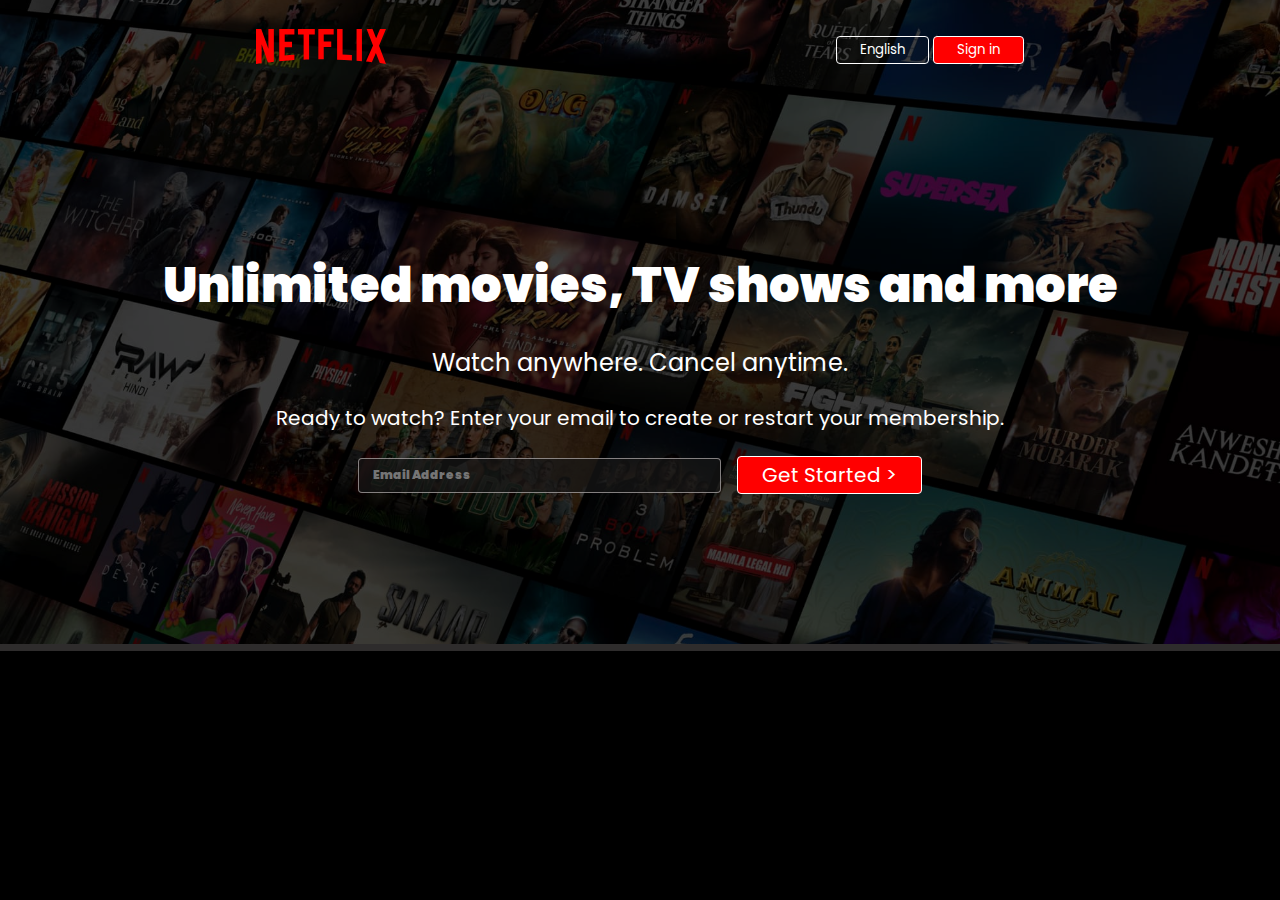
==== index.html @ 8c4ca6b9 "section 1 almost complete" ====
<!DOCTYPE html>
<html lang="en">

<head>
    <meta charset="UTF-8">
    <meta name="viewport" content="width=device-width, initial-scale=1.0">
    <title>Netflix India – Watch TV Shows Online, Watch Movies Online</title>
    <link rel="stylesheet" href="style.css">
</head>

<body>
    <div class="main">
        <nav>
            <span><img width="53px" src="assets/images/logo.svg" alt=""></span>

            <div>
                <button class="btn">English</button>
                <button class="btn btn-red-sm">Sign in</button>
            </div>
        </nav>
        <div class="box">
        </div>
        <div class="hero">
            <span>Unlimited movies, TV shows and more</span>
            <span>Watch anywhere. Cancel anytime.</span>
            <span>Ready to watch? Enter your email to create or restart your membership.</span>
            <div class="hero-buttons">
                <input type="text" placeholder="Email Address">
                <button class="btn btn-red">Get Started &gt;</button>
            </div>
        </div>
        <div class="speration"></div>
    </div>
</body>

</html>
---- style.css ----
@import url('https://fonts.googleapis.com/css2?family=Martel+Sans:wght@600&family=Poppins:wght@300;400;700&display=swap');

* {
    padding: 0;
    margin: 0;
    font-family: 'Poppins', sans-serif;
}

body {
    background-color: black;
}

.main {
    background-image: url("assets/images/home.jpg");
    background-position: center center;
    background-size: max(1200px, 100vw);
    background-repeat: no-repeat;
    height: 644px;
    position: relative;
}

.main .box {
    height: 644px;
    width: 100%;
    opacity: 0.69;
    position: absolute;
    top: 0;
    background-color: black;
}

nav {
    max-width: 60vw;
    justify-content: space-between;
    margin: auto;
    display: flex;
    align-items: center;
    height: 100px;
}

nav img {
    color: red;
    width: 130px;
    position: relative;
    z-index: 10;
}


nav button {
    position: relative;
    z-index: 10;
}

.hero {
    font-family: "Martel Sans", sans-serif;
    height: calc(100% - 100px);
    display: flex;
    align-items: center;
    justify-content: center;
    flex-direction: column;
    color: white;
    z-index: 10;
    position: relative;
    padding: 0px 30px;
    gap: 23px;
}

.hero> :first-child {
    font-family: 'Poppins', sans-serif;
    font-weight: 900;
    font-size: 48px;
    text-align: center;
}

.hero> :nth-child(2) {
    font-weight: 400;
    font-size: 24px;
    text-align: center;
}

.hero> :nth-child(3) {
    font-weight: 400;
    font-size: 20px;
    text-align: center;
}

.speration {
    height: 7px;
    background-color: rgb(46, 44, 44);
}

.btn {
    padding: 3px 23px;
    font-weight: 400;
    font-family: 'Poppins', sans-serif;
    color: white;
    background-color: rgba(248, 243, 243, 0.021);
    border: 1px solid white;
    border-radius: 4px;
    cursor: pointer;
}

.btn-red {
    background-color: red;
    color: white;
    padding: 3px 24px;
    font-size: 20px;
    border-radius: 4px;
}
.btn-red-sm {
    background-color: red;
    color: white;

}
.hero-buttons {
    display: flex;
    align-items: center;
    justify-content: center;
    gap: 16px;
}

.main input {
    padding: 7px 101px 8px 14px;
    color: white;
    font-weight: 900;
    font-size: 12px;
    border-radius: 4px;
    background-color: rgba(23, 23, 23, 0.7);
    border: 1px solid rgba(246, 238, 238, 0.5);
}
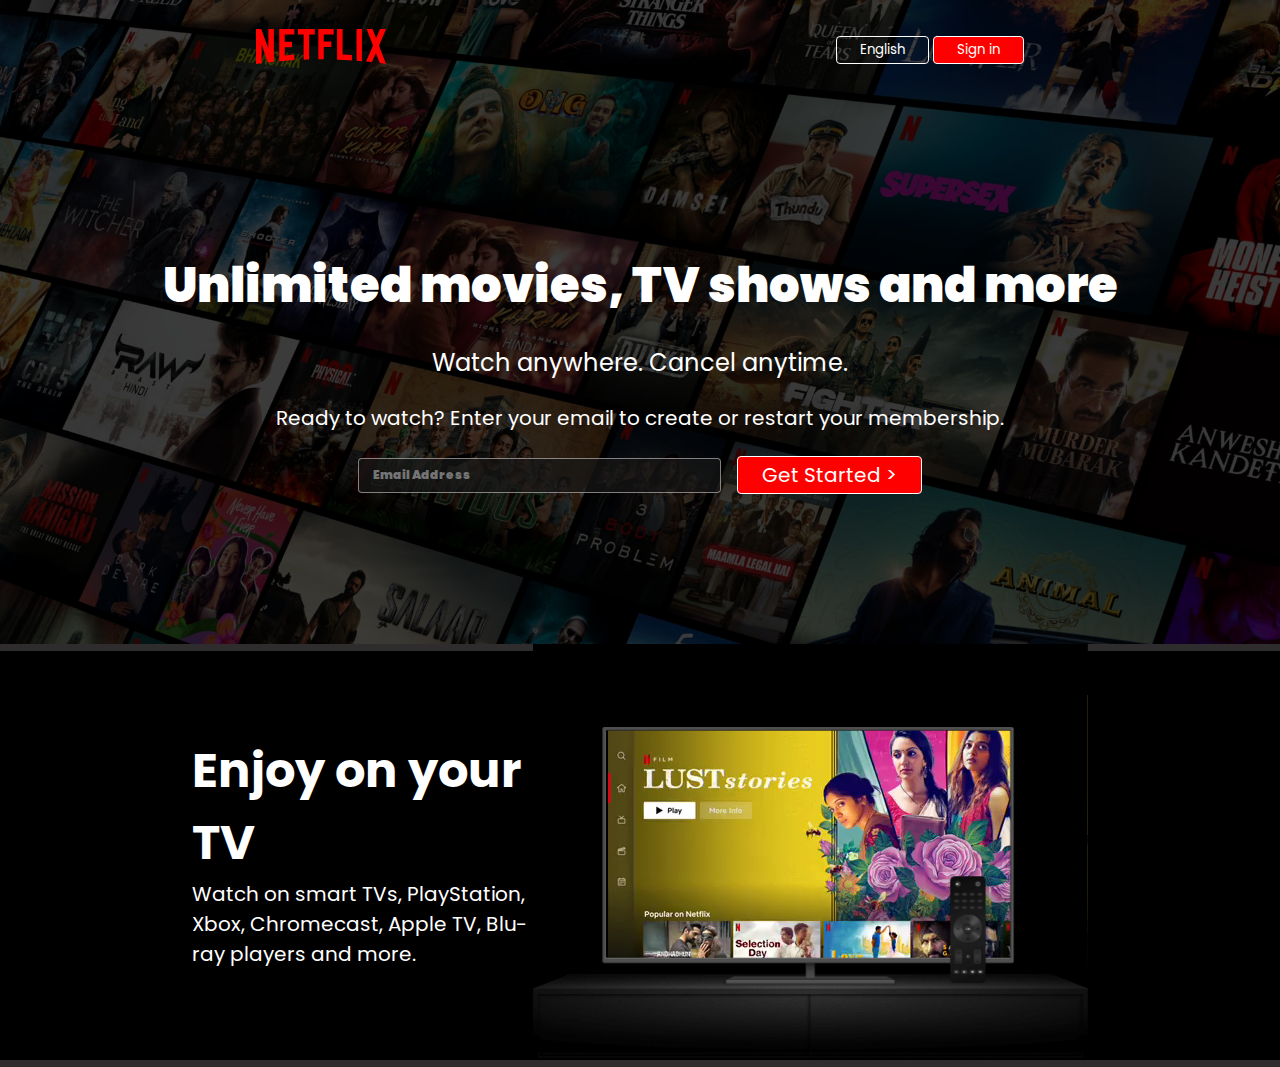
==== commit 0f023963: "section 2 complete" ====
--- a/index.html
+++ b/index.html
@@ -31,6 +31,19 @@
         </div>
         <div class="speration"></div>
     </div>
+    
+    <section class="first">
+        <div>
+            <span>Enjoy on your TV</span>
+            <span>Watch on smart TVs, PlayStation, Xbox, Chromecast, Apple TV, Blu-ray players and more.</span>
+        </div>
+        
+        <div class="secImg">
+            <img src="./assets/images/tv.png" alt="">
+            <video src="./assets/videos/video-1.m4v" autoplay loop muted></video>
+        </div>
+    </section>
+    <div class="speration"></div>
 </body>
 
 </html>--- a/style.css
+++ b/style.css
@@ -106,11 +106,13 @@
     font-size: 20px;
     border-radius: 4px;
 }
+
 .btn-red-sm {
     background-color: red;
     color: white;
 
 }
+
 .hero-buttons {
     display: flex;
     align-items: center;
@@ -128,3 +130,38 @@
     border: 1px solid rgba(246, 238, 238, 0.5);
 }
 
+.first{
+    display: flex;
+    justify-content: center;
+    max-width: 70vw;
+    margin: auto;
+    color: white;
+    justify-content: center;
+    align-items: center;
+}
+
+.secImg {
+    position: relative;
+}
+.secImg img{
+    position: relative;
+    z-index: 10;
+    width: 555px;
+}
+.secImg video{
+    position: absolute;
+    top: 51px;
+    right: 0;
+}
+
+section.first > div{
+    display: flex;
+    flex-direction: column;
+}
+section.first > div :nth-child(1){
+    font-size: 48px;
+    font-weight: bolder;
+}
+section.first > div :nth-child(2){
+    font-size: 20px;
+}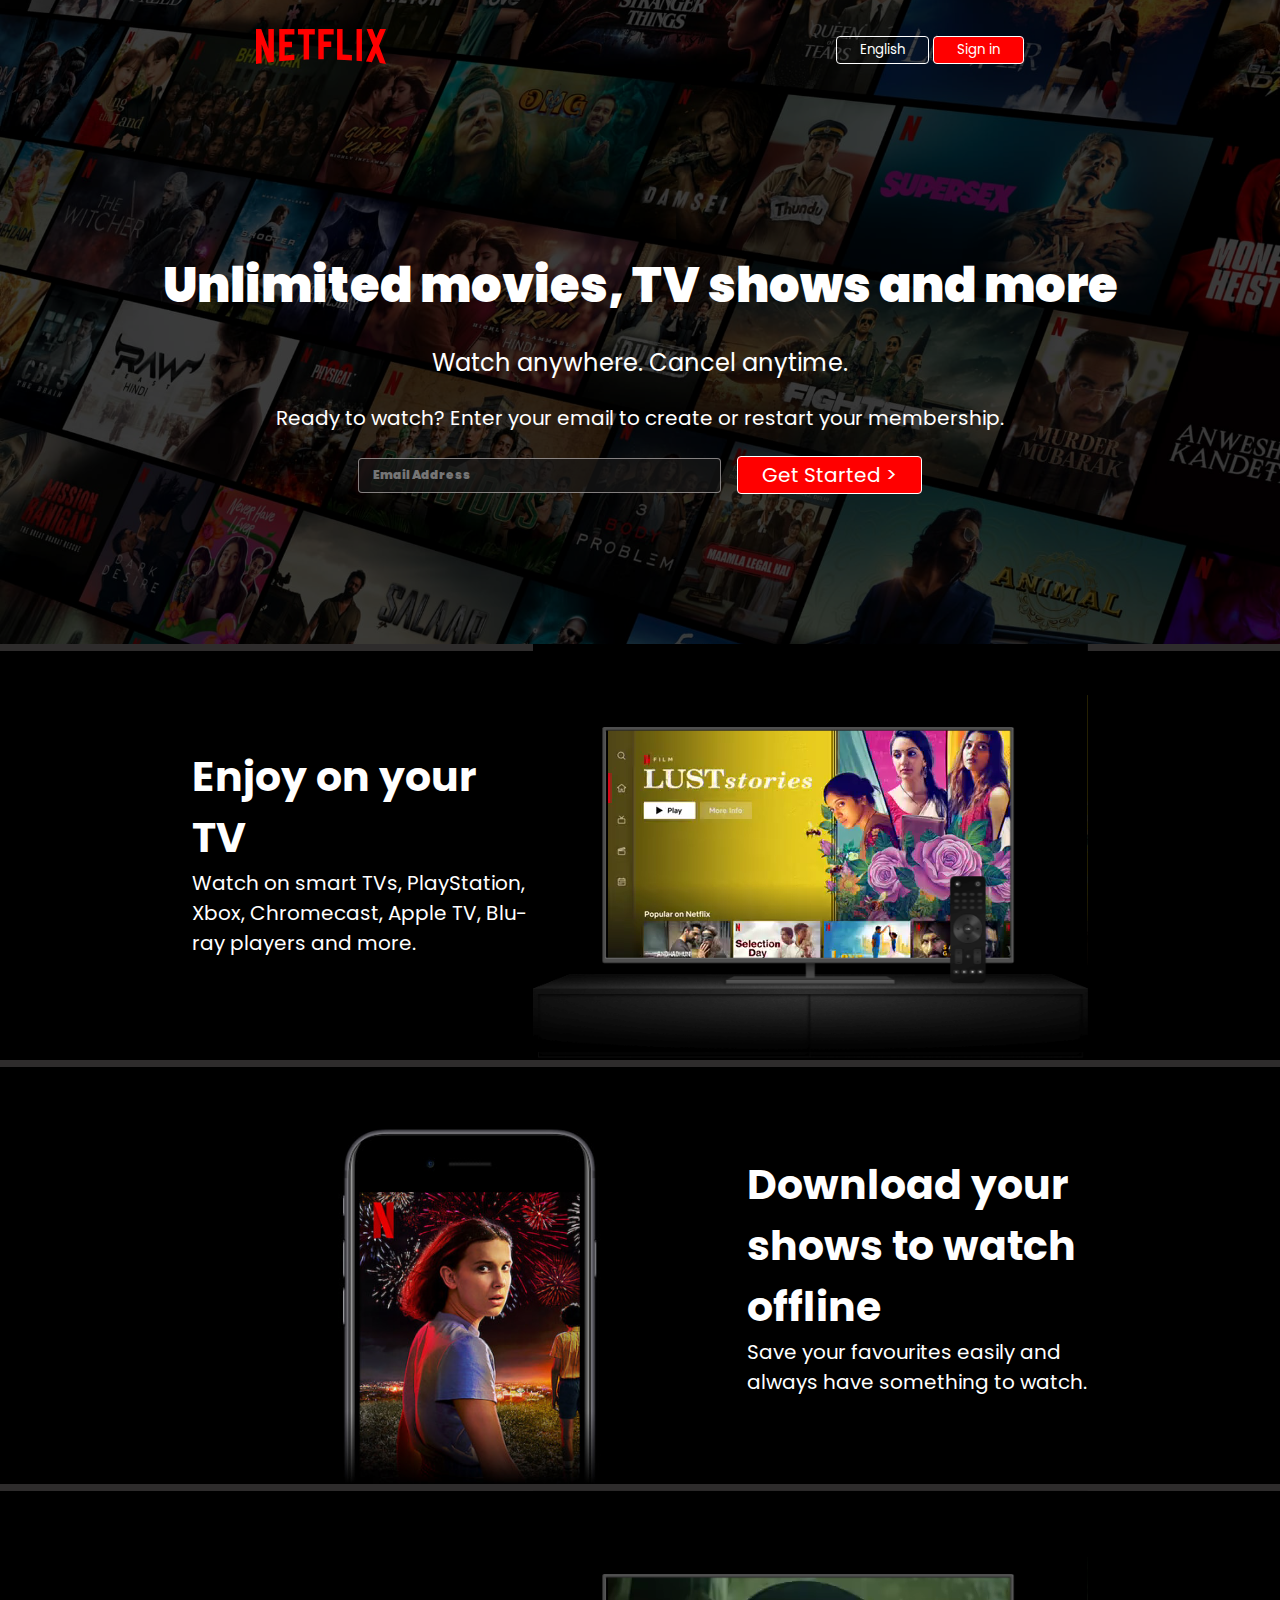
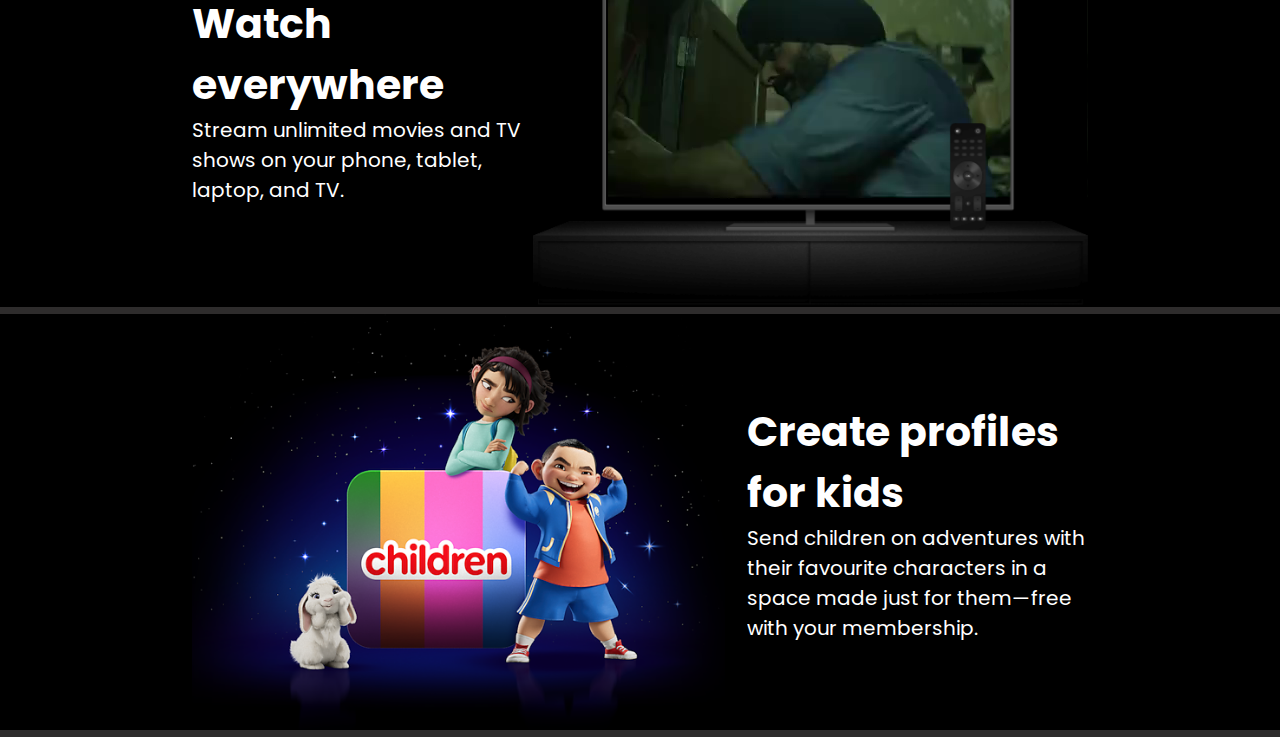
==== commit b34b31f4: "sections complete" ====
--- a/index.html
+++ b/index.html
@@ -31,19 +31,68 @@
         </div>
         <div class="speration"></div>
     </div>
-    
+
     <section class="first">
         <div>
             <span>Enjoy on your TV</span>
             <span>Watch on smart TVs, PlayStation, Xbox, Chromecast, Apple TV, Blu-ray players and more.</span>
         </div>
-        
+
         <div class="secImg">
             <img src="./assets/images/tv.png" alt="">
             <video src="./assets/videos/video-1.m4v" autoplay loop muted></video>
         </div>
     </section>
+
     <div class="speration"></div>
+
+    <section class="first second">
+        <div class="secImg">
+            <img src="./assets/images/mobile-0819.jpg" alt="">
+
+        </div>
+        <div>
+            <span>Download your shows to watch offline
+            </span>
+            <span>Save your favourites easily and always have something to watch.</span>
+        </div>
+
+    </section>
+
+    <div class="speration"></div>
+
+    <section class="first third">
+        <div>
+            <span>Watch everywhere</span>
+            <span>Stream unlimited movies and TV shows on your phone, tablet, laptop, and TV.</span>
+        </div>
+
+        <div class="secImg">
+            <img src="./assets/images/tv.png" alt="">
+            <video src="./assets/videos/video-devices-in.m4v" autoplay loop muted></video>
+        </div>
+    </section>
+
+    <div class="speration"></div>
+
+    <section class="first second">
+        <div class="secImg">
+            <img src="./assets/images/children.png" alt="">
+
+        </div>
+        <div>
+            <span>Create profiles for kids</span>
+            <span>Send children on adventures with their favourite characters in a space made just for them—free with
+                your membership.</span>
+        </div>
+
+    </section>
+
+    <div class="speration"></div>
+
+    <section class="faq">
+        
+    </section>
 </body>
 
 </html>--- a/style.css
+++ b/style.css
@@ -130,7 +130,7 @@
     border: 1px solid rgba(246, 238, 238, 0.5);
 }
 
-.first{
+.first {
     display: flex;
     justify-content: center;
     max-width: 70vw;
@@ -143,25 +143,29 @@
 .secImg {
     position: relative;
 }
-.secImg img{
+
+.secImg img {
     position: relative;
     z-index: 10;
     width: 555px;
 }
-.secImg video{
+
+.secImg video {
     position: absolute;
     top: 51px;
     right: 0;
 }
 
-section.first > div{
+section.first>div {
     display: flex;
     flex-direction: column;
 }
-section.first > div :nth-child(1){
-    font-size: 48px;
+
+section.first>div :nth-child(1) {
+    font-size: 41px;
     font-weight: bolder;
 }
-section.first > div :nth-child(2){
+
+section.first>div :nth-child(2) {
     font-size: 20px;
 }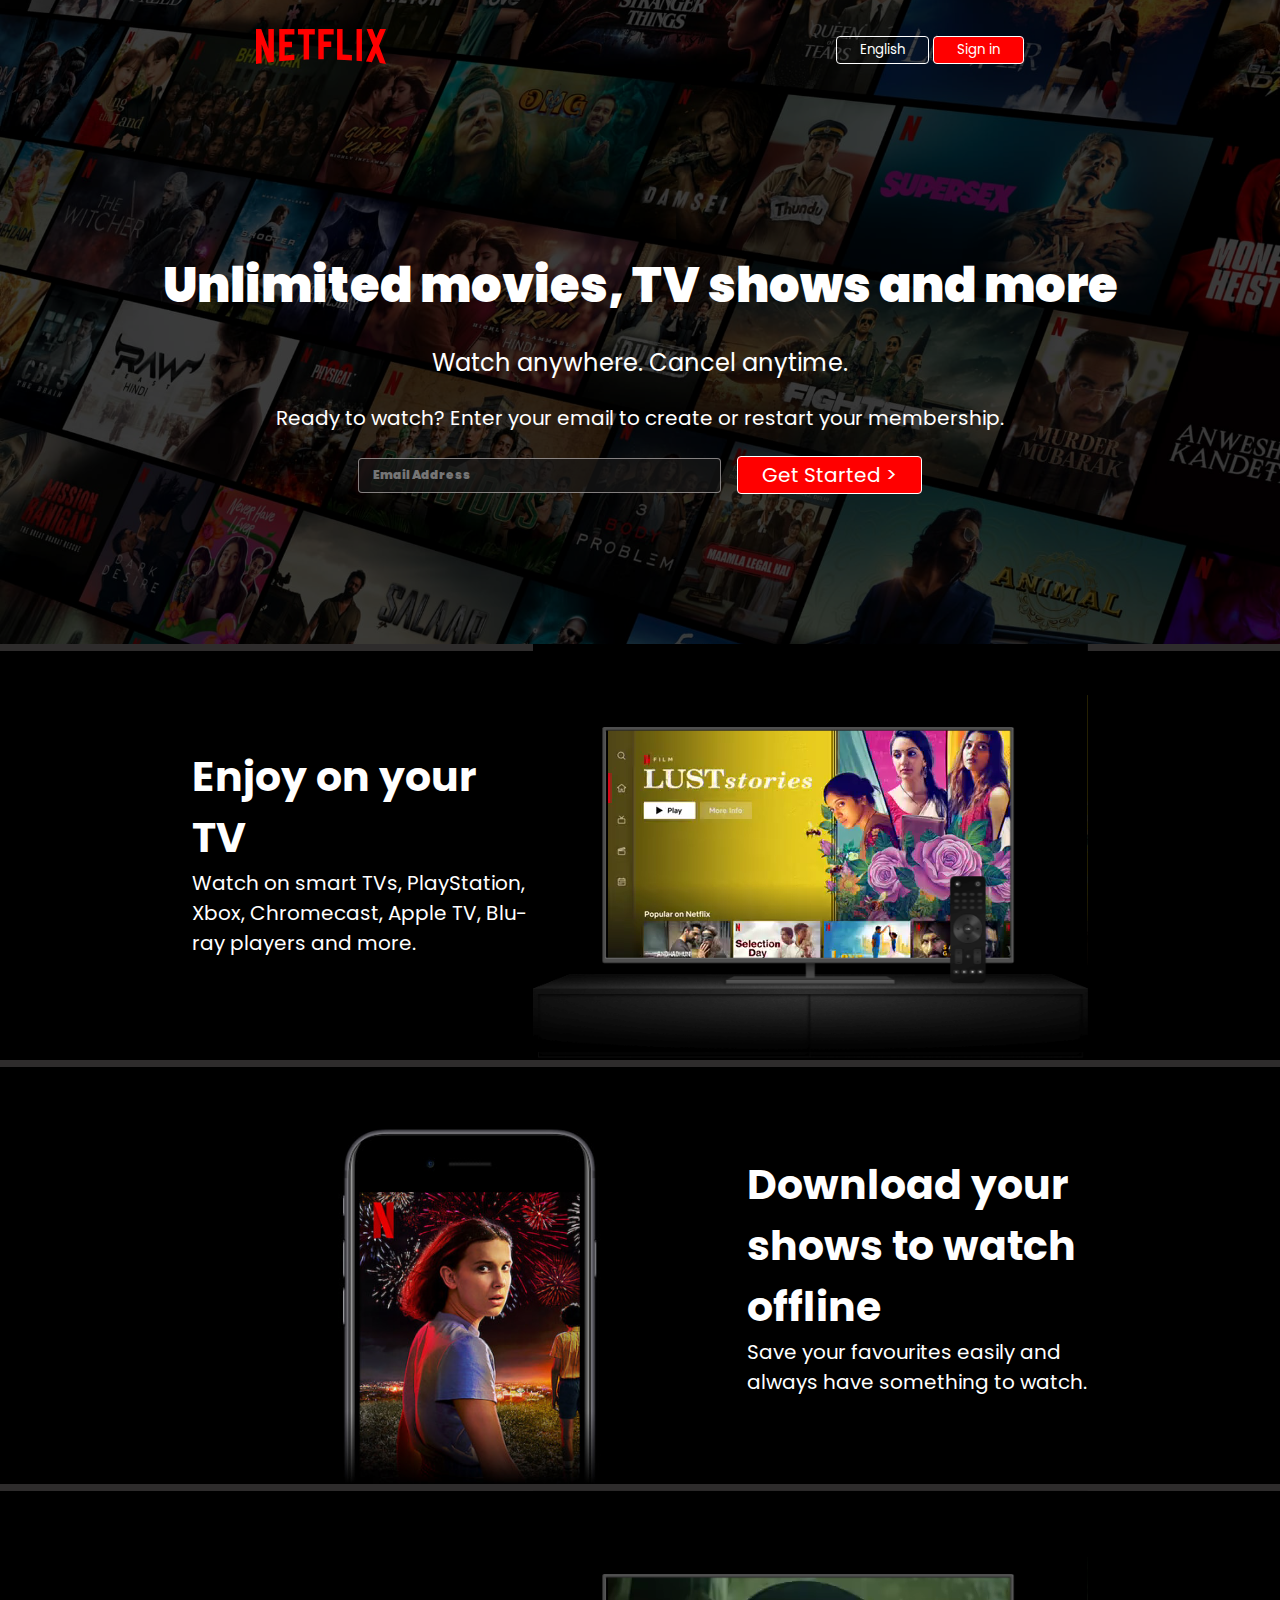
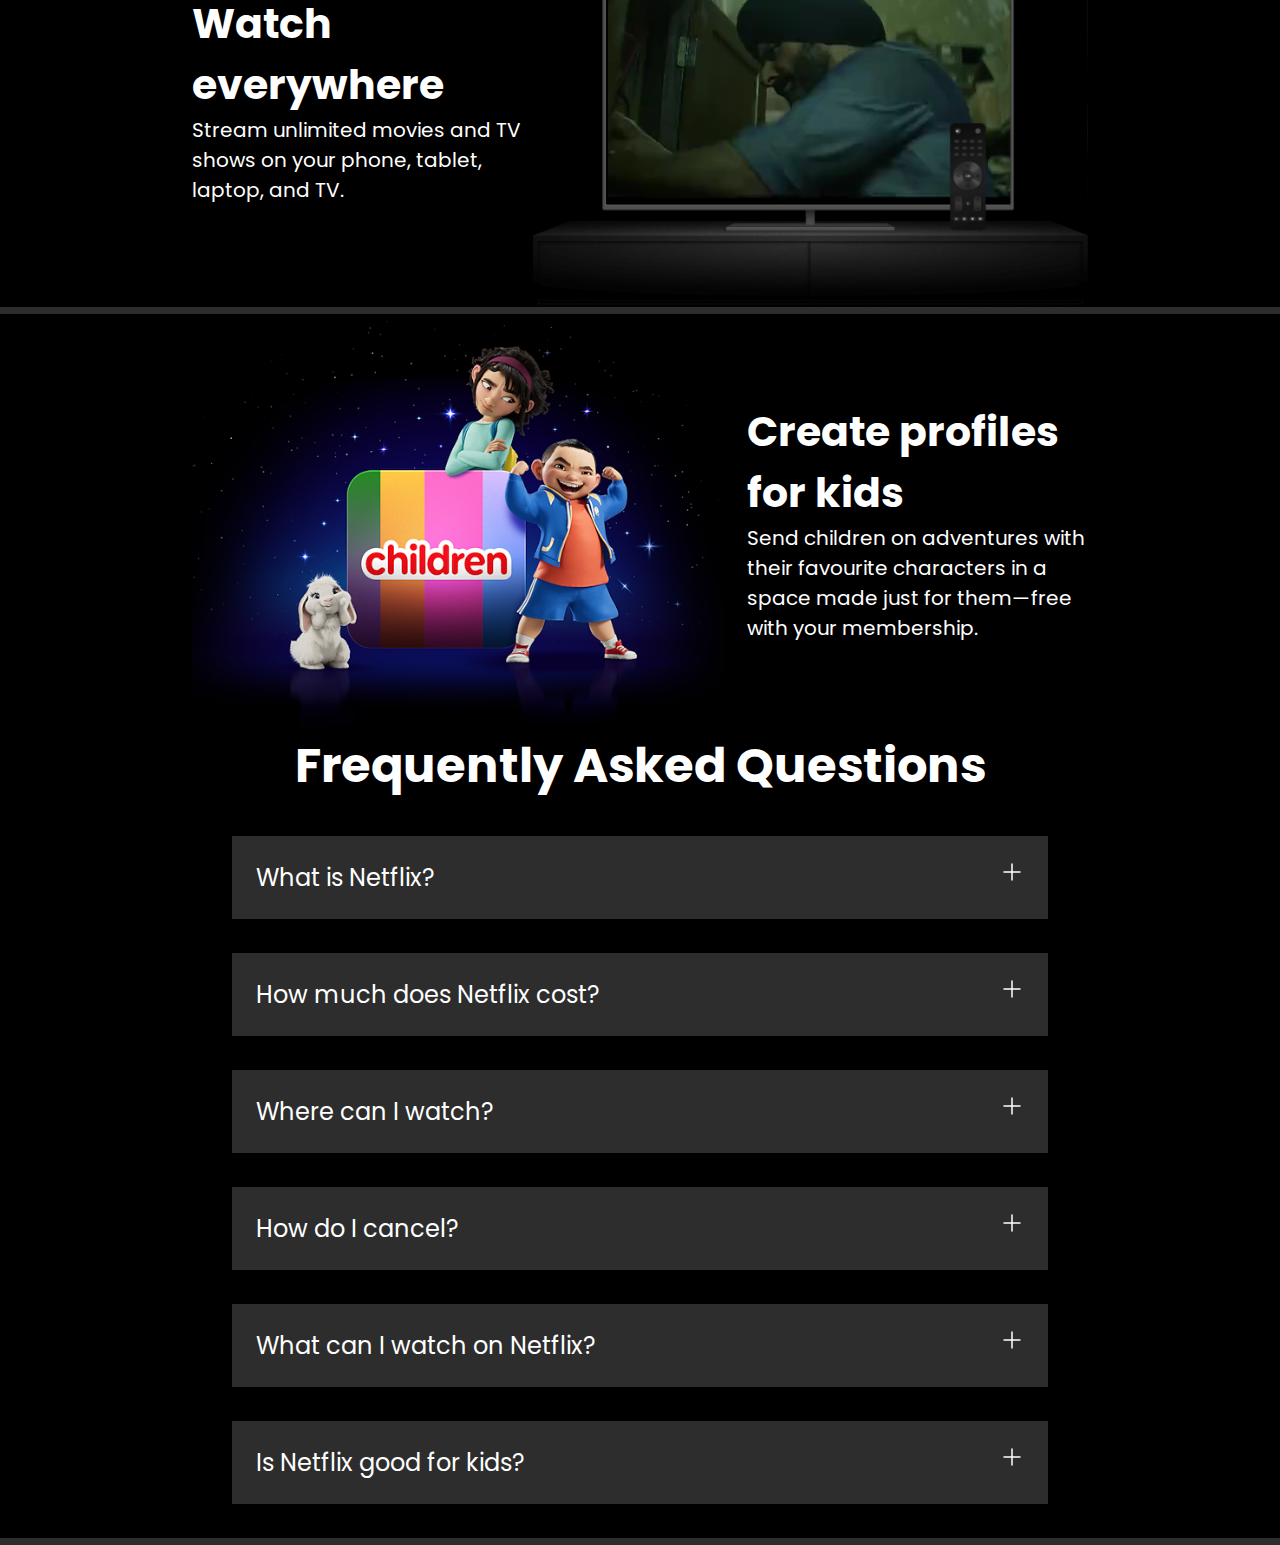
==== commit 1798298d: "section complete" ====
--- a/index.html
+++ b/index.html
@@ -1,98 +1,136 @@
-<!DOCTYPE html>
-<html lang="en">
-
-<head>
-    <meta charset="UTF-8">
-    <meta name="viewport" content="width=device-width, initial-scale=1.0">
-    <title>Netflix India – Watch TV Shows Online, Watch Movies Online</title>
-    <link rel="stylesheet" href="style.css">
-</head>
-
-<body>
-    <div class="main">
-        <nav>
-            <span><img width="53px" src="assets/images/logo.svg" alt=""></span>
-
-            <div>
-                <button class="btn">English</button>
-                <button class="btn btn-red-sm">Sign in</button>
-            </div>
-        </nav>
-        <div class="box">
-        </div>
-        <div class="hero">
-            <span>Unlimited movies, TV shows and more</span>
-            <span>Watch anywhere. Cancel anytime.</span>
-            <span>Ready to watch? Enter your email to create or restart your membership.</span>
-            <div class="hero-buttons">
-                <input type="text" placeholder="Email Address">
-                <button class="btn btn-red">Get Started &gt;</button>
-            </div>
-        </div>
-        <div class="speration"></div>
-    </div>
-
-    <section class="first">
-        <div>
-            <span>Enjoy on your TV</span>
-            <span>Watch on smart TVs, PlayStation, Xbox, Chromecast, Apple TV, Blu-ray players and more.</span>
-        </div>
-
-        <div class="secImg">
-            <img src="./assets/images/tv.png" alt="">
-            <video src="./assets/videos/video-1.m4v" autoplay loop muted></video>
-        </div>
-    </section>
-
-    <div class="speration"></div>
-
-    <section class="first second">
-        <div class="secImg">
-            <img src="./assets/images/mobile-0819.jpg" alt="">
-
-        </div>
-        <div>
-            <span>Download your shows to watch offline
-            </span>
-            <span>Save your favourites easily and always have something to watch.</span>
-        </div>
-
-    </section>
-
-    <div class="speration"></div>
-
-    <section class="first third">
-        <div>
-            <span>Watch everywhere</span>
-            <span>Stream unlimited movies and TV shows on your phone, tablet, laptop, and TV.</span>
-        </div>
-
-        <div class="secImg">
-            <img src="./assets/images/tv.png" alt="">
-            <video src="./assets/videos/video-devices-in.m4v" autoplay loop muted></video>
-        </div>
-    </section>
-
-    <div class="speration"></div>
-
-    <section class="first second">
-        <div class="secImg">
-            <img src="./assets/images/children.png" alt="">
-
-        </div>
-        <div>
-            <span>Create profiles for kids</span>
-            <span>Send children on adventures with their favourite characters in a space made just for them—free with
-                your membership.</span>
-        </div>
-
-    </section>
-
-    <div class="speration"></div>
-
-    <section class="faq">
-        
-    </section>
-</body>
-
+<!DOCTYPE html>
+<html lang="en">
+
+<head>
+    <meta charset="UTF-8">
+    <meta name="viewport" content="width=device-width, initial-scale=1.0">
+    <title>Netflix India – Watch TV Shows Online, Watch Movies Online</title>
+    <link rel="stylesheet" href="style.css">
+</head>
+
+<body>
+    <div class="main">
+        <nav>
+            <span><img width="53px" src="assets/images/logo.svg" alt=""></span>
+
+            <div>
+                <button class="btn">English</button>
+                <button class="btn btn-red-sm">Sign in</button>
+            </div>
+        </nav>
+        <div class="box">
+        </div>
+        <div class="hero">
+            <span>Unlimited movies, TV shows and more</span>
+            <span>Watch anywhere. Cancel anytime.</span>
+            <span>Ready to watch? Enter your email to create or restart your membership.</span>
+            <div class="hero-buttons">
+                <input type="text" placeholder="Email Address">
+                <button class="btn btn-red">Get Started &gt;</button>
+            </div>
+        </div>
+        <div class="speration"></div>
+    </div>
+
+    <section class="first">
+        <div>
+            <span>Enjoy on your TV</span>
+            <span>Watch on smart TVs, PlayStation, Xbox, Chromecast, Apple TV, Blu-ray players and more.</span>
+        </div>
+
+        <div class="secImg">
+            <img src="./assets/images/tv.png" alt="">
+            <video src="./assets/videos/video-1.m4v" autoplay loop muted></video>
+        </div>
+    </section>
+
+    <div class="speration"></div>
+
+    <section class="first second">
+        <div class="secImg">
+            <img src="./assets/images/mobile-0819.jpg" alt="">
+
+        </div>
+        <div>
+            <span>Download your shows to watch offline
+            </span>
+            <span>Save your favourites easily and always have something to watch.</span>
+        </div>
+
+    </section>
+
+    <div class="speration"></div>
+
+    <section class="first third">
+        <div>
+            <span>Watch everywhere</span>
+            <span>Stream unlimited movies and TV shows on your phone, tablet, laptop, and TV.</span>
+        </div>
+
+        <div class="secImg">
+            <img src="./assets/images/tv.png" alt="">
+            <video src="./assets/videos/video-devices-in.m4v" autoplay loop muted></video>
+        </div>
+    </section>
+
+    <div class="speration"></div>
+
+    <section class="first second">
+        <div class="secImg">
+            <img src="./assets/images/children.png" alt="">
+
+        </div>
+        <div>
+            <span>Create profiles for kids</span>
+            <span>Send children on adventures with their favourite characters in a space made just for them—free with
+                your membership.</span>
+        </div>
+
+    </section>
+
+
+    <section class="faq">
+        <h2>Frequently Asked Questions</h2>
+        <div class="faqbox">
+            <span>What is Netflix?</span>
+            <svg xmlns="http://www.w3.org/2000/svg" viewBox="0 0 24 24" width="24" height="24" color="white" fill="none">
+                <path d="M12 4V20M20 12H4" stroke="currentColor" stroke-width="1.5" stroke-linecap="round" stroke-linejoin="round" />
+            </svg>
+        </div>
+        <div class="faqbox">
+            <span>How much does Netflix cost?</span>
+            <svg xmlns="http://www.w3.org/2000/svg" viewBox="0 0 24 24" width="24" height="24" color="white" fill="none">
+                <path d="M12 4V20M20 12H4" stroke="currentColor" stroke-width="1.5" stroke-linecap="round" stroke-linejoin="round" />
+            </svg>
+        </div>
+        <div class="faqbox">
+            <span>Where can I watch?</span>
+            <svg xmlns="http://www.w3.org/2000/svg" viewBox="0 0 24 24" width="24" height="24" color="white" fill="none">
+                <path d="M12 4V20M20 12H4" stroke="currentColor" stroke-width="1.5" stroke-linecap="round" stroke-linejoin="round" />
+            </svg>
+        </div>
+        <div class="faqbox">
+            <span>How do I cancel?</span>
+            <svg xmlns="http://www.w3.org/2000/svg" viewBox="0 0 24 24" width="24" height="24" color="white" fill="none">
+                <path d="M12 4V20M20 12H4" stroke="currentColor" stroke-width="1.5" stroke-linecap="round" stroke-linejoin="round" />
+            </svg>
+        </div>
+        <div class="faqbox">
+            <span>What can I watch on Netflix?</span>
+            <svg xmlns="http://www.w3.org/2000/svg" viewBox="0 0 24 24" width="24" height="24" color="white" fill="none">
+                <path d="M12 4V20M20 12H4" stroke="currentColor" stroke-width="1.5" stroke-linecap="round" stroke-linejoin="round" />
+            </svg>
+        </div>
+        <div class="faqbox">
+            <span>Is Netflix good for kids?</span>
+            <svg xmlns="http://www.w3.org/2000/svg" viewBox="0 0 24 24" width="24" height="24" color="white" fill="none">
+                <path d="M12 4V20M20 12H4" stroke="currentColor" stroke-width="1.5" stroke-linecap="round" stroke-linejoin="round" />
+            </svg>
+        </div>
+        
+    </section>
+    
+    <div class="speration"></div>
+</body>
+
 </html>--- a/style.css
+++ b/style.css
@@ -1,171 +1,196 @@
-@import url('https://fonts.googleapis.com/css2?family=Martel+Sans:wght@600&family=Poppins:wght@300;400;700&display=swap');
-
-* {
-    padding: 0;
-    margin: 0;
-    font-family: 'Poppins', sans-serif;
-}
-
-body {
-    background-color: black;
-}
-
-.main {
-    background-image: url("assets/images/home.jpg");
-    background-position: center center;
-    background-size: max(1200px, 100vw);
-    background-repeat: no-repeat;
-    height: 644px;
-    position: relative;
-}
-
-.main .box {
-    height: 644px;
-    width: 100%;
-    opacity: 0.69;
-    position: absolute;
-    top: 0;
-    background-color: black;
-}
-
-nav {
-    max-width: 60vw;
-    justify-content: space-between;
-    margin: auto;
-    display: flex;
-    align-items: center;
-    height: 100px;
-}
-
-nav img {
-    color: red;
-    width: 130px;
-    position: relative;
-    z-index: 10;
-}
-
-
-nav button {
-    position: relative;
-    z-index: 10;
-}
-
-.hero {
-    font-family: "Martel Sans", sans-serif;
-    height: calc(100% - 100px);
-    display: flex;
-    align-items: center;
-    justify-content: center;
-    flex-direction: column;
-    color: white;
-    z-index: 10;
-    position: relative;
-    padding: 0px 30px;
-    gap: 23px;
-}
-
-.hero> :first-child {
-    font-family: 'Poppins', sans-serif;
-    font-weight: 900;
-    font-size: 48px;
-    text-align: center;
-}
-
-.hero> :nth-child(2) {
-    font-weight: 400;
-    font-size: 24px;
-    text-align: center;
-}
-
-.hero> :nth-child(3) {
-    font-weight: 400;
-    font-size: 20px;
-    text-align: center;
-}
-
-.speration {
-    height: 7px;
-    background-color: rgb(46, 44, 44);
-}
-
-.btn {
-    padding: 3px 23px;
-    font-weight: 400;
-    font-family: 'Poppins', sans-serif;
-    color: white;
-    background-color: rgba(248, 243, 243, 0.021);
-    border: 1px solid white;
-    border-radius: 4px;
-    cursor: pointer;
-}
-
-.btn-red {
-    background-color: red;
-    color: white;
-    padding: 3px 24px;
-    font-size: 20px;
-    border-radius: 4px;
-}
-
-.btn-red-sm {
-    background-color: red;
-    color: white;
-
-}
-
-.hero-buttons {
-    display: flex;
-    align-items: center;
-    justify-content: center;
-    gap: 16px;
-}
-
-.main input {
-    padding: 7px 101px 8px 14px;
-    color: white;
-    font-weight: 900;
-    font-size: 12px;
-    border-radius: 4px;
-    background-color: rgba(23, 23, 23, 0.7);
-    border: 1px solid rgba(246, 238, 238, 0.5);
-}
-
-.first {
-    display: flex;
-    justify-content: center;
-    max-width: 70vw;
-    margin: auto;
-    color: white;
-    justify-content: center;
-    align-items: center;
-}
-
-.secImg {
-    position: relative;
-}
-
-.secImg img {
-    position: relative;
-    z-index: 10;
-    width: 555px;
-}
-
-.secImg video {
-    position: absolute;
-    top: 51px;
-    right: 0;
-}
-
-section.first>div {
-    display: flex;
-    flex-direction: column;
-}
-
-section.first>div :nth-child(1) {
-    font-size: 41px;
-    font-weight: bolder;
-}
-
-section.first>div :nth-child(2) {
-    font-size: 20px;
+@import url('https://fonts.googleapis.com/css2?family=Martel+Sans:wght@600&family=Poppins:wght@300;400;700&display=swap');
+
+* {
+    padding: 0;
+    margin: 0;
+    font-family: 'Poppins', sans-serif;
+}
+
+body {
+    background-color: black;
+}
+
+.main {
+    background-image: url("assets/images/home.jpg");
+    background-position: center center;
+    background-size: max(1200px, 100vw);
+    background-repeat: no-repeat;
+    height: 644px;
+    position: relative;
+}
+
+.main .box {
+    height: 644px;
+    width: 100%;
+    opacity: 0.69;
+    position: absolute;
+    top: 0;
+    background-color: black;
+}
+
+nav {
+    max-width: 60vw;
+    justify-content: space-between;
+    margin: auto;
+    display: flex;
+    align-items: center;
+    height: 100px;
+}
+
+nav img {
+    color: red;
+    width: 130px;
+    position: relative;
+    z-index: 10;
+}
+
+
+nav button {
+    position: relative;
+    z-index: 10;
+}
+
+.hero {
+    font-family: "Martel Sans", sans-serif;
+    height: calc(100% - 100px);
+    display: flex;
+    align-items: center;
+    justify-content: center;
+    flex-direction: column;
+    color: white;
+    z-index: 10;
+    position: relative;
+    padding: 0px 30px;
+    gap: 23px;
+}
+
+.hero> :first-child {
+    font-family: 'Poppins', sans-serif;
+    font-weight: 900;
+    font-size: 48px;
+    text-align: center;
+}
+
+.hero> :nth-child(2) {
+    font-weight: 400;
+    font-size: 24px;
+    text-align: center;
+}
+
+.hero> :nth-child(3) {
+    font-weight: 400;
+    font-size: 20px;
+    text-align: center;
+}
+
+.speration {
+    height: 7px;
+    background-color: rgb(46, 44, 44);
+}
+
+.btn {
+    padding: 3px 23px;
+    font-weight: 400;
+    font-family: 'Poppins', sans-serif;
+    color: white;
+    background-color: rgba(248, 243, 243, 0.021);
+    border: 1px solid white;
+    border-radius: 4px;
+    cursor: pointer;
+}
+
+.btn-red {
+    background-color: red;
+    color: white;
+    padding: 3px 24px;
+    font-size: 20px;
+    border-radius: 4px;
+}
+
+.btn-red-sm {
+    background-color: red;
+    color: white;
+
+}
+
+.hero-buttons {
+    display: flex;
+    align-items: center;
+    justify-content: center;
+    gap: 16px;
+}
+
+.main input {
+    padding: 7px 101px 8px 14px;
+    color: white;
+    font-weight: 900;
+    font-size: 12px;
+    border-radius: 4px;
+    background-color: rgba(23, 23, 23, 0.7);
+    border: 1px solid rgba(246, 238, 238, 0.5);
+}
+
+.first {
+    display: flex;
+    justify-content: center;
+    max-width: 70vw;
+    margin: auto;
+    color: white;
+    justify-content: center;
+    align-items: center;
+}
+
+.secImg {
+    position: relative;
+}
+
+.secImg img {
+    position: relative;
+    z-index: 10;
+    width: 555px;
+}
+
+.secImg video {
+    position: absolute;
+    top: 51px;
+    right: 0;
+}
+
+section.first>div {
+    display: flex;
+    flex-direction: column;
+}
+
+section.first>div :nth-child(1) {
+    font-size: 41px;
+    font-weight: bolder;
+}
+
+section.first>div :nth-child(2) {
+    font-size: 20px;
+    color: white;
+}
+.faq h2{
+    text-align: center;
+    font-size: 48px;
+}
+
+.faq{
+    background-color: black;
+    color: white;
+}
+.faqbox{
+    color: white;
+    transition: all .1s ease-out;
+    font-size: 24px;
+    display: flex;
+    justify-content: space-between;
+    background-color: rgb(45,45,45);
+    padding: 24px;
+    max-width: 60vw;
+    margin: 34px auto;
+    cursor: pointer;
+}
+.faqbox:hover{
+background-color: #414141;
 }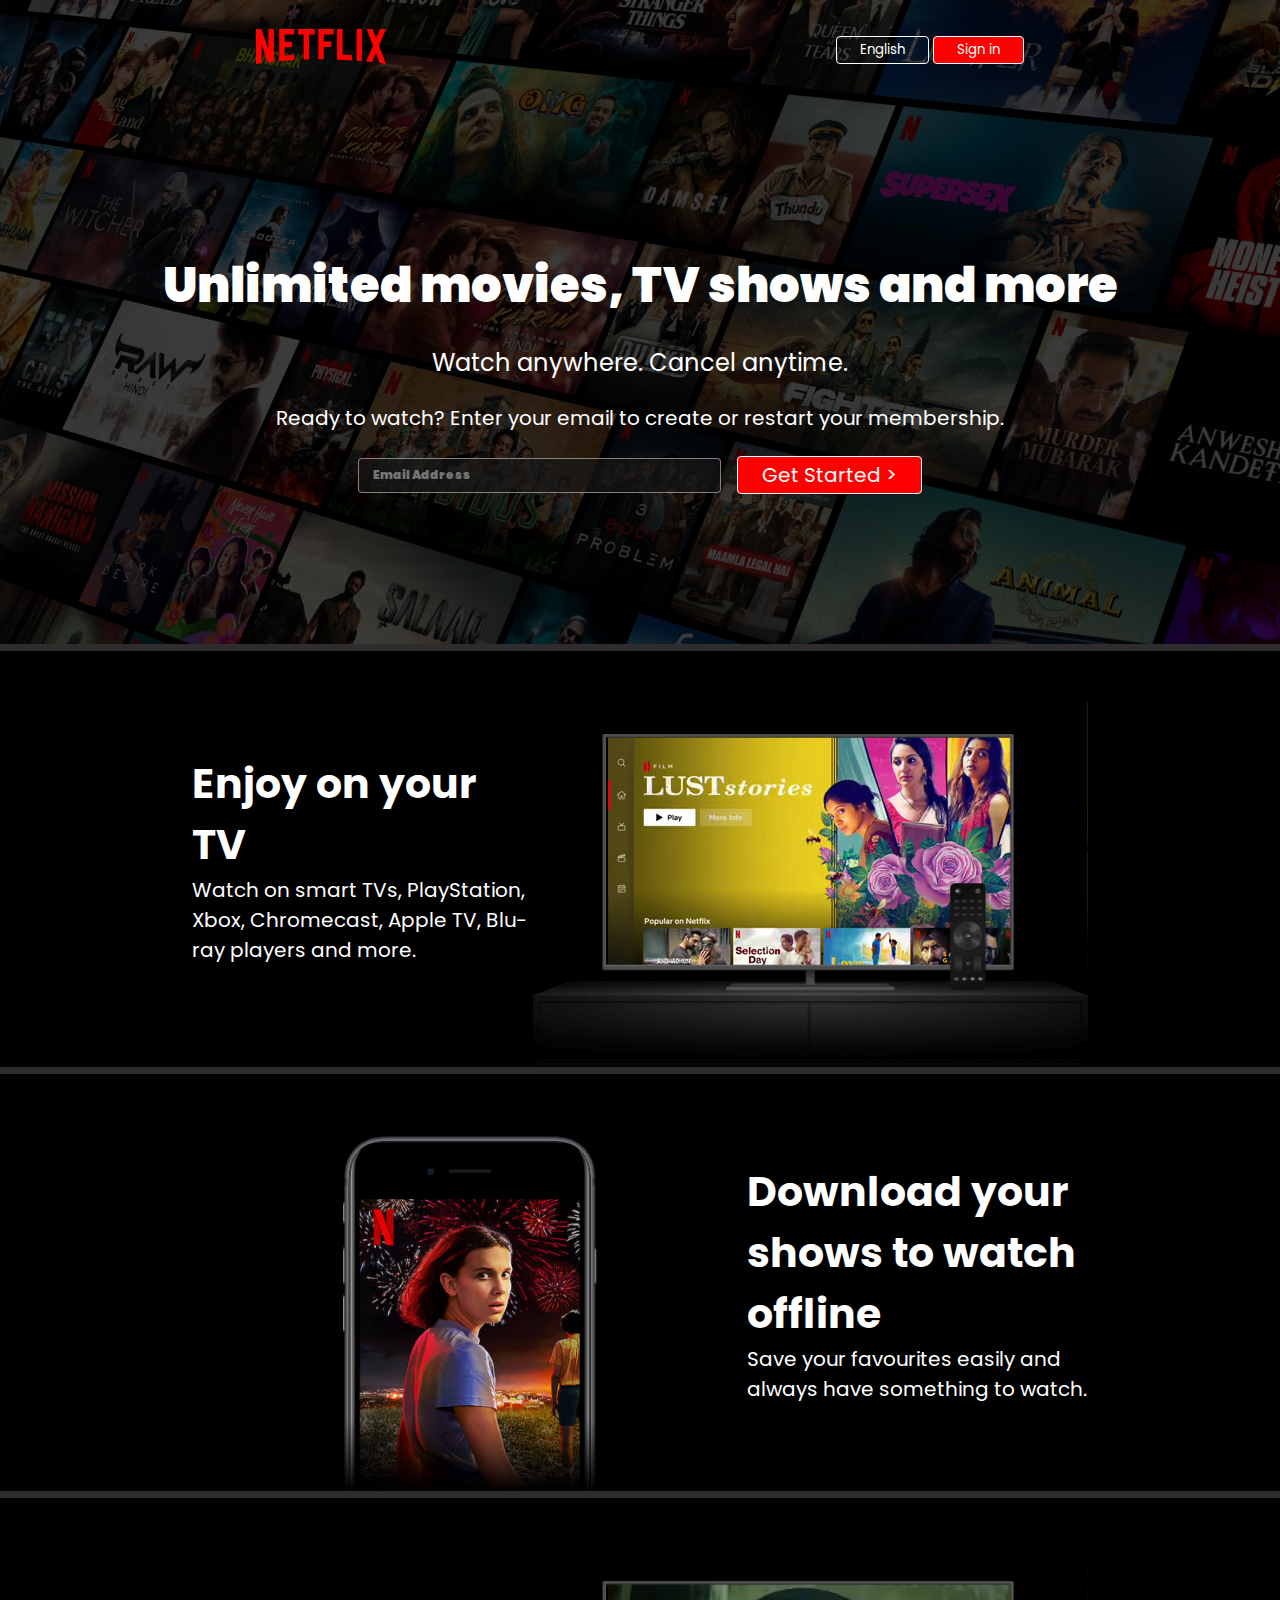
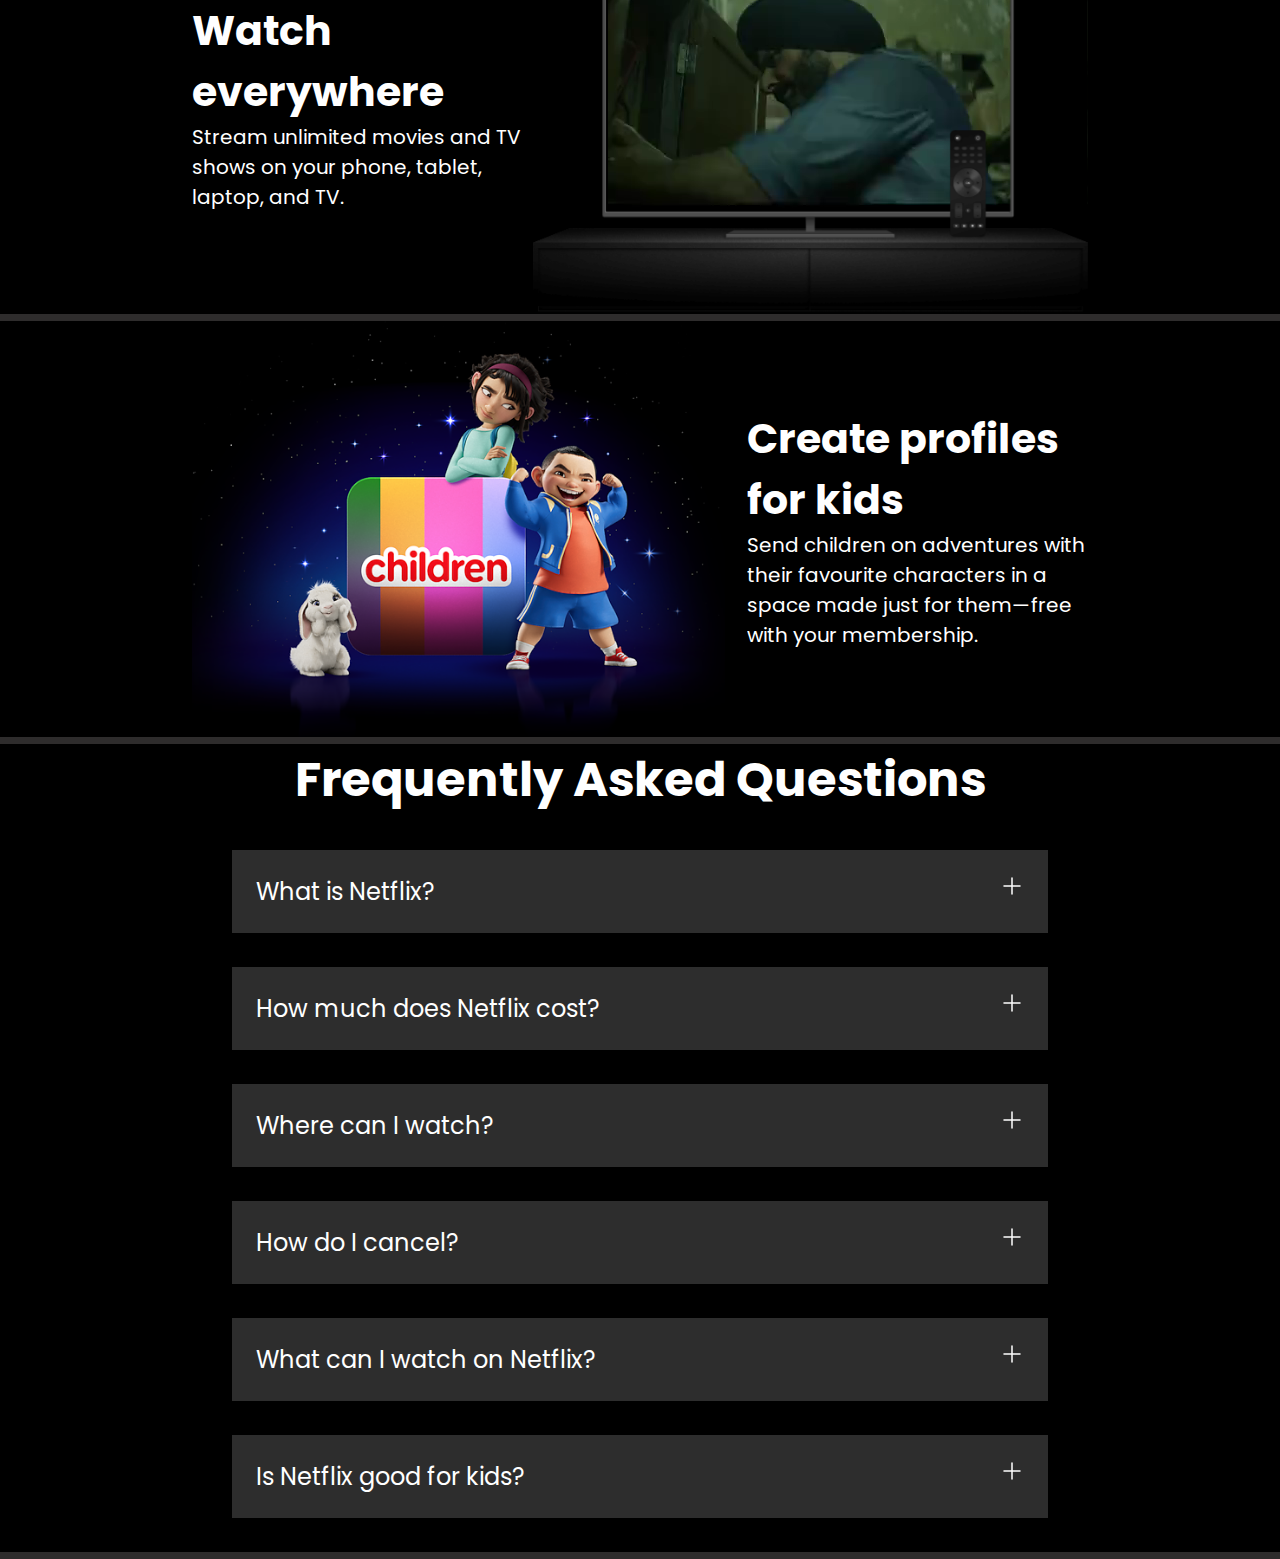
==== commit 8c4a0254: "footer start" ====
--- a/index.html
+++ b/index.html
@@ -29,8 +29,8 @@
                 <button class="btn btn-red">Get Started &gt;</button>
             </div>
         </div>
-        <div class="speration"></div>
     </div>
+    <div class="speration"></div>
 
     <section class="first">
         <div>
@@ -87,6 +87,7 @@
         </div>
 
     </section>
+    <div class="speration"></div>
 
 
     <section class="faq">
@@ -131,6 +132,8 @@
     </section>
     
     <div class="speration"></div>
+
+    <footer></footer>
 </body>
 
 </html>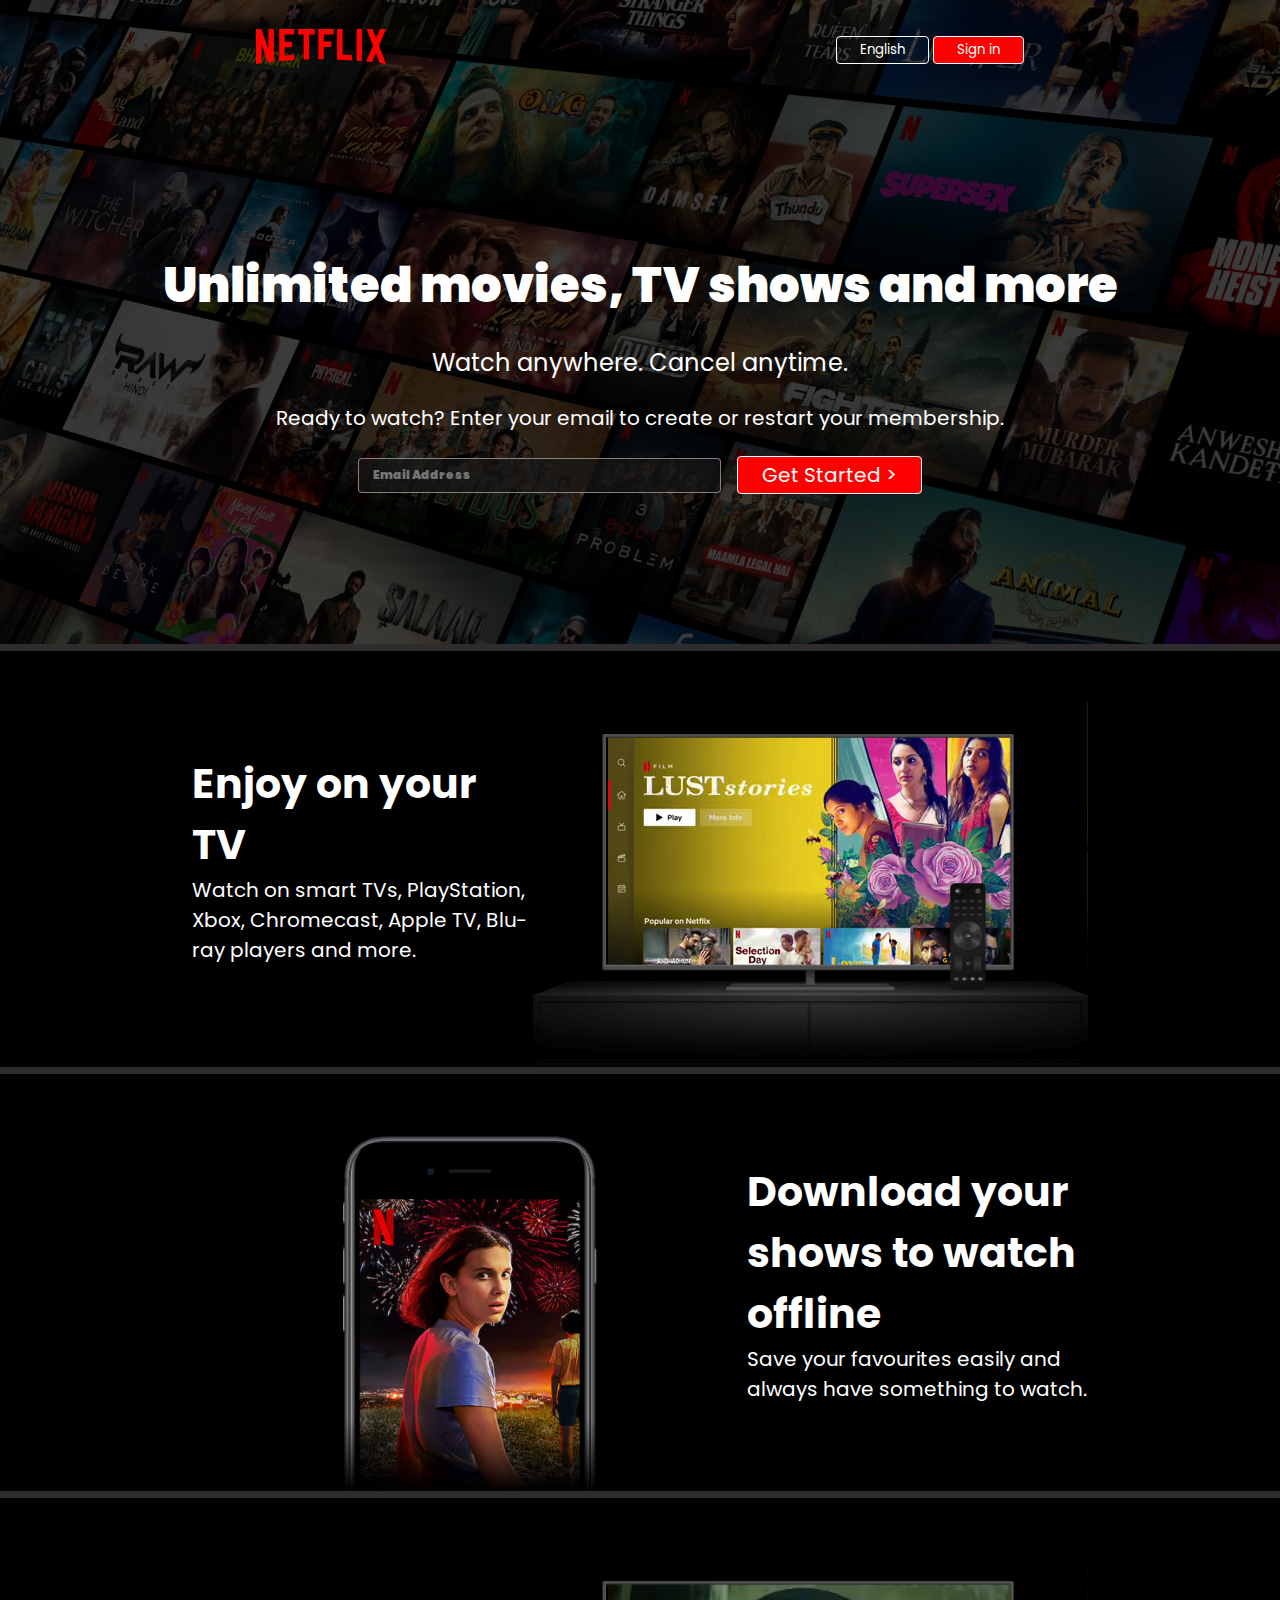
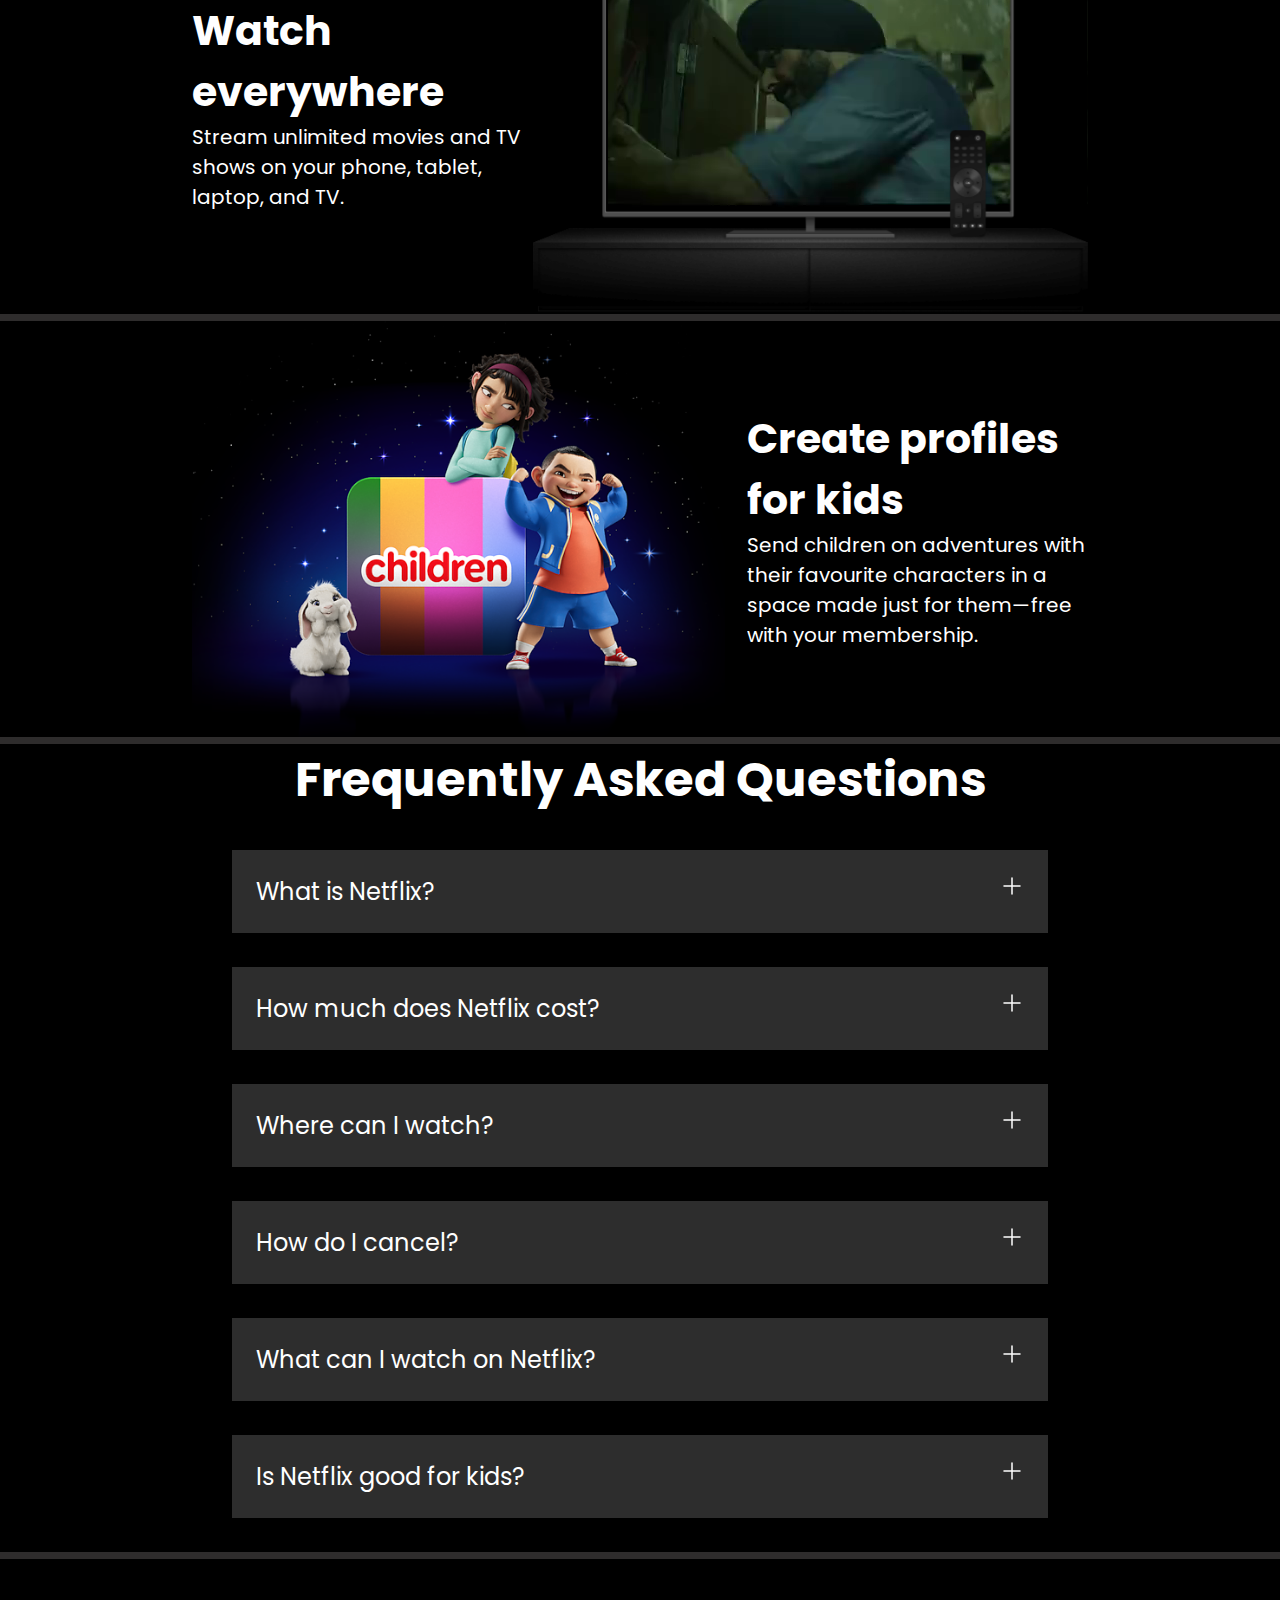
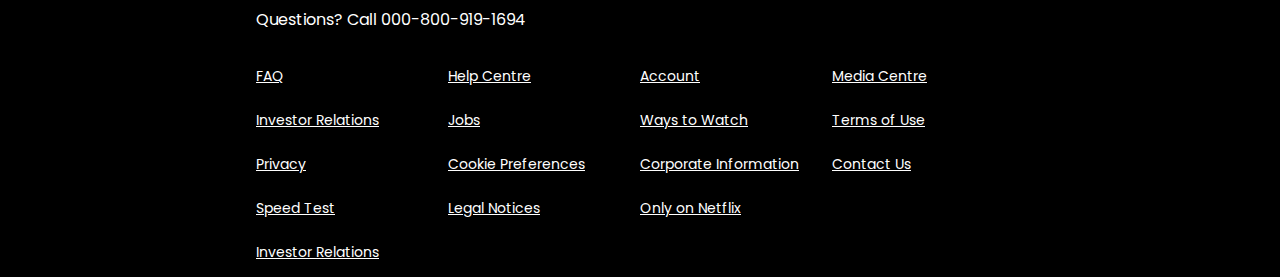
==== commit f97cc04d: "footer complete" ====
--- a/index.html
+++ b/index.html
@@ -133,7 +133,38 @@
     
     <div class="speration"></div>
 
-    <footer></footer>
+    <footer>
+        <div class="questions">Questions? Call 000-800-919-1694</div>
+        <div class="footer">
+        <div class="footer-item">
+            <a href="faq">FAQ</a>
+            <a href="faq">Investor Relations</a>
+            <a href="faq">Privacy</a>
+            <a href="faq">Speed Test</a>
+            <a href="faq">Investor Relations</a>
+        </div>
+        
+        <div class="footer-item">
+            <a href="faq">Help Centre</a>
+            <a href="faq">Jobs</a>
+            <a href="faq">Cookie Preferences</a>
+            <a href="faq">Legal Notices</a>
+        </div>
+        
+        <div class="footer-item">
+            <a href="faq">Account</a>
+            <a href="faq">Ways to Watch</a>
+            <a href="faq">Corporate Information</a>
+            <a href="faq">Only on Netflix</a>
+        </div>
+        
+        <div class="footer-item">
+            <a href="faq">Media Centre</a>
+            <a href="faq">Terms of Use</a>
+            <a href="faq">Contact Us</a>
+        </div>
+    </div>
+    </footer>
 </body>
 
 </html>--- a/style.css
+++ b/style.css
@@ -1,196 +1,218 @@
-@import url('https://fonts.googleapis.com/css2?family=Martel+Sans:wght@600&family=Poppins:wght@300;400;700&display=swap');
+@import url("https://fonts.googleapis.com/css2?family=Martel+Sans:wght@600&family=Poppins:wght@300;400;700&display=swap");
 
 * {
-    padding: 0;
-    margin: 0;
-    font-family: 'Poppins', sans-serif;
+  padding: 0;
+  margin: 0;
+  font-family: "Poppins", sans-serif;
 }
 
 body {
-    background-color: black;
+  background-color: black;
 }
 
 .main {
-    background-image: url("assets/images/home.jpg");
-    background-position: center center;
-    background-size: max(1200px, 100vw);
-    background-repeat: no-repeat;
-    height: 644px;
-    position: relative;
+  background-image: url("assets/images/home.jpg");
+  background-position: center center;
+  background-size: max(1200px, 100vw);
+  background-repeat: no-repeat;
+  height: 644px;
+  position: relative;
 }
 
 .main .box {
-    height: 644px;
-    width: 100%;
-    opacity: 0.69;
-    position: absolute;
-    top: 0;
-    background-color: black;
+  height: 644px;
+  width: 100%;
+  opacity: 0.69;
+  position: absolute;
+  top: 0;
+  background-color: black;
 }
 
 nav {
-    max-width: 60vw;
-    justify-content: space-between;
-    margin: auto;
-    display: flex;
-    align-items: center;
-    height: 100px;
+  max-width: 60vw;
+  justify-content: space-between;
+  margin: auto;
+  display: flex;
+  align-items: center;
+  height: 100px;
 }
 
 nav img {
-    color: red;
-    width: 130px;
-    position: relative;
-    z-index: 10;
-}
-
+  color: red;
+  width: 130px;
+  position: relative;
+  z-index: 10;
+}
 
 nav button {
-    position: relative;
-    z-index: 10;
+  position: relative;
+  z-index: 10;
 }
 
 .hero {
-    font-family: "Martel Sans", sans-serif;
-    height: calc(100% - 100px);
-    display: flex;
-    align-items: center;
-    justify-content: center;
-    flex-direction: column;
+  font-family: "Martel Sans", sans-serif;
+  height: calc(100% - 100px);
+  display: flex;
+  align-items: center;
+  justify-content: center;
+  flex-direction: column;
+  color: white;
+  z-index: 10;
+  position: relative;
+  padding: 0px 30px;
+  gap: 23px;
+}
+
+.hero > :first-child {
+  font-family: "Poppins", sans-serif;
+  font-weight: 900;
+  font-size: 48px;
+  text-align: center;
+}
+
+.hero > :nth-child(2) {
+  font-weight: 400;
+  font-size: 24px;
+  text-align: center;
+}
+
+.hero > :nth-child(3) {
+  font-weight: 400;
+  font-size: 20px;
+  text-align: center;
+}
+
+.speration {
+  height: 7px;
+  background-color: rgb(46, 44, 44);
+}
+
+.btn {
+  padding: 3px 23px;
+  font-weight: 400;
+  font-family: "Poppins", sans-serif;
+  color: white;
+  background-color: rgba(248, 243, 243, 0.021);
+  border: 1px solid white;
+  border-radius: 4px;
+  cursor: pointer;
+}
+
+.btn-red {
+  background-color: red;
+  color: white;
+  padding: 3px 24px;
+  font-size: 20px;
+  border-radius: 4px;
+}
+
+.btn-red-sm {
+  background-color: red;
+  color: white;
+}
+
+.hero-buttons {
+  display: flex;
+  align-items: center;
+  justify-content: center;
+  gap: 16px;
+}
+
+.main input {
+  padding: 7px 101px 8px 14px;
+  color: white;
+  font-weight: 900;
+  font-size: 12px;
+  border-radius: 4px;
+  background-color: rgba(23, 23, 23, 0.7);
+  border: 1px solid rgba(246, 238, 238, 0.5);
+}
+
+.first {
+  display: flex;
+  justify-content: center;
+  max-width: 70vw;
+  margin: auto;
+  color: white;
+  justify-content: center;
+  align-items: center;
+}
+
+.secImg {
+  position: relative;
+}
+
+.secImg img {
+  position: relative;
+  z-index: 10;
+  width: 555px;
+}
+
+.secImg video {
+  position: absolute;
+  top: 51px;
+  right: 0;
+}
+
+section.first > div {
+  display: flex;
+  flex-direction: column;
+}
+
+section.first > div :nth-child(1) {
+  font-size: 41px;
+  font-weight: bolder;
+}
+
+section.first > div :nth-child(2) {
+  font-size: 20px;
+  color: white;
+}
+.faq h2 {
+  text-align: center;
+  font-size: 48px;
+}
+
+.faq {
+  background-color: black;
+  color: white;
+}
+.faqbox {
+  color: white;
+  transition: all 0.1s ease-out;
+  font-size: 24px;
+  display: flex;
+  justify-content: space-between;
+  background-color: rgb(45, 45, 45);
+  padding: 24px;
+  max-width: 60vw;
+  margin: 34px auto;
+  cursor: pointer;
+}
+.faqbox:hover {
+  background-color: #414141;
+}
+footer{
+  max-width: 60vw;
+  margin: auto;
+  color: white;
+  padding: 14px;
+}
+.questions{
+  padding: 34px 0;
+}
+ .footer{
+   display: grid;
+   grid-template-columns: 1fr 1fr 1fr 1fr;
+   color: white;
+  }
+  .footer a{
     color: white;
-    z-index: 10;
-    position: relative;
-    padding: 0px 30px;
-    gap: 23px;
-}
-
-.hero> :first-child {
-    font-family: 'Poppins', sans-serif;
-    font-weight: 900;
-    font-size: 48px;
-    text-align: center;
-}
-
-.hero> :nth-child(2) {
-    font-weight: 400;
-    font-size: 24px;
-    text-align: center;
-}
-
-.hero> :nth-child(3) {
-    font-weight: 400;
-    font-size: 20px;
-    text-align: center;
-}
-
-.speration {
-    height: 7px;
-    background-color: rgb(46, 44, 44);
-}
-
-.btn {
-    padding: 3px 23px;
-    font-weight: 400;
-    font-family: 'Poppins', sans-serif;
-    color: white;
-    background-color: rgba(248, 243, 243, 0.021);
-    border: 1px solid white;
-    border-radius: 4px;
-    cursor: pointer;
-}
-
-.btn-red {
-    background-color: red;
-    color: white;
-    padding: 3px 24px;
-    font-size: 20px;
-    border-radius: 4px;
-}
-
-.btn-red-sm {
-    background-color: red;
-    color: white;
-
-}
-
-.hero-buttons {
-    display: flex;
-    align-items: center;
-    justify-content: center;
-    gap: 16px;
-}
-
-.main input {
-    padding: 7px 101px 8px 14px;
-    color: white;
-    font-weight: 900;
-    font-size: 12px;
-    border-radius: 4px;
-    background-color: rgba(23, 23, 23, 0.7);
-    border: 1px solid rgba(246, 238, 238, 0.5);
-}
-
-.first {
-    display: flex;
-    justify-content: center;
-    max-width: 70vw;
-    margin: auto;
-    color: white;
-    justify-content: center;
-    align-items: center;
-}
-
-.secImg {
-    position: relative;
-}
-
-.secImg img {
-    position: relative;
-    z-index: 10;
-    width: 555px;
-}
-
-.secImg video {
-    position: absolute;
-    top: 51px;
-    right: 0;
-}
-
-section.first>div {
+    font-size: 14px;
+  }
+
+.footer-item{
     display: flex;
     flex-direction: column;
-}
-
-section.first>div :nth-child(1) {
-    font-size: 41px;
-    font-weight: bolder;
-}
-
-section.first>div :nth-child(2) {
-    font-size: 20px;
-    color: white;
-}
-.faq h2{
-    text-align: center;
-    font-size: 48px;
-}
-
-.faq{
-    background-color: black;
-    color: white;
-}
-.faqbox{
-    color: white;
-    transition: all .1s ease-out;
-    font-size: 24px;
-    display: flex;
-    justify-content: space-between;
-    background-color: rgb(45,45,45);
-    padding: 24px;
-    max-width: 60vw;
-    margin: 34px auto;
-    cursor: pointer;
-}
-.faqbox:hover{
-background-color: #414141;
+    gap: 23px;
 }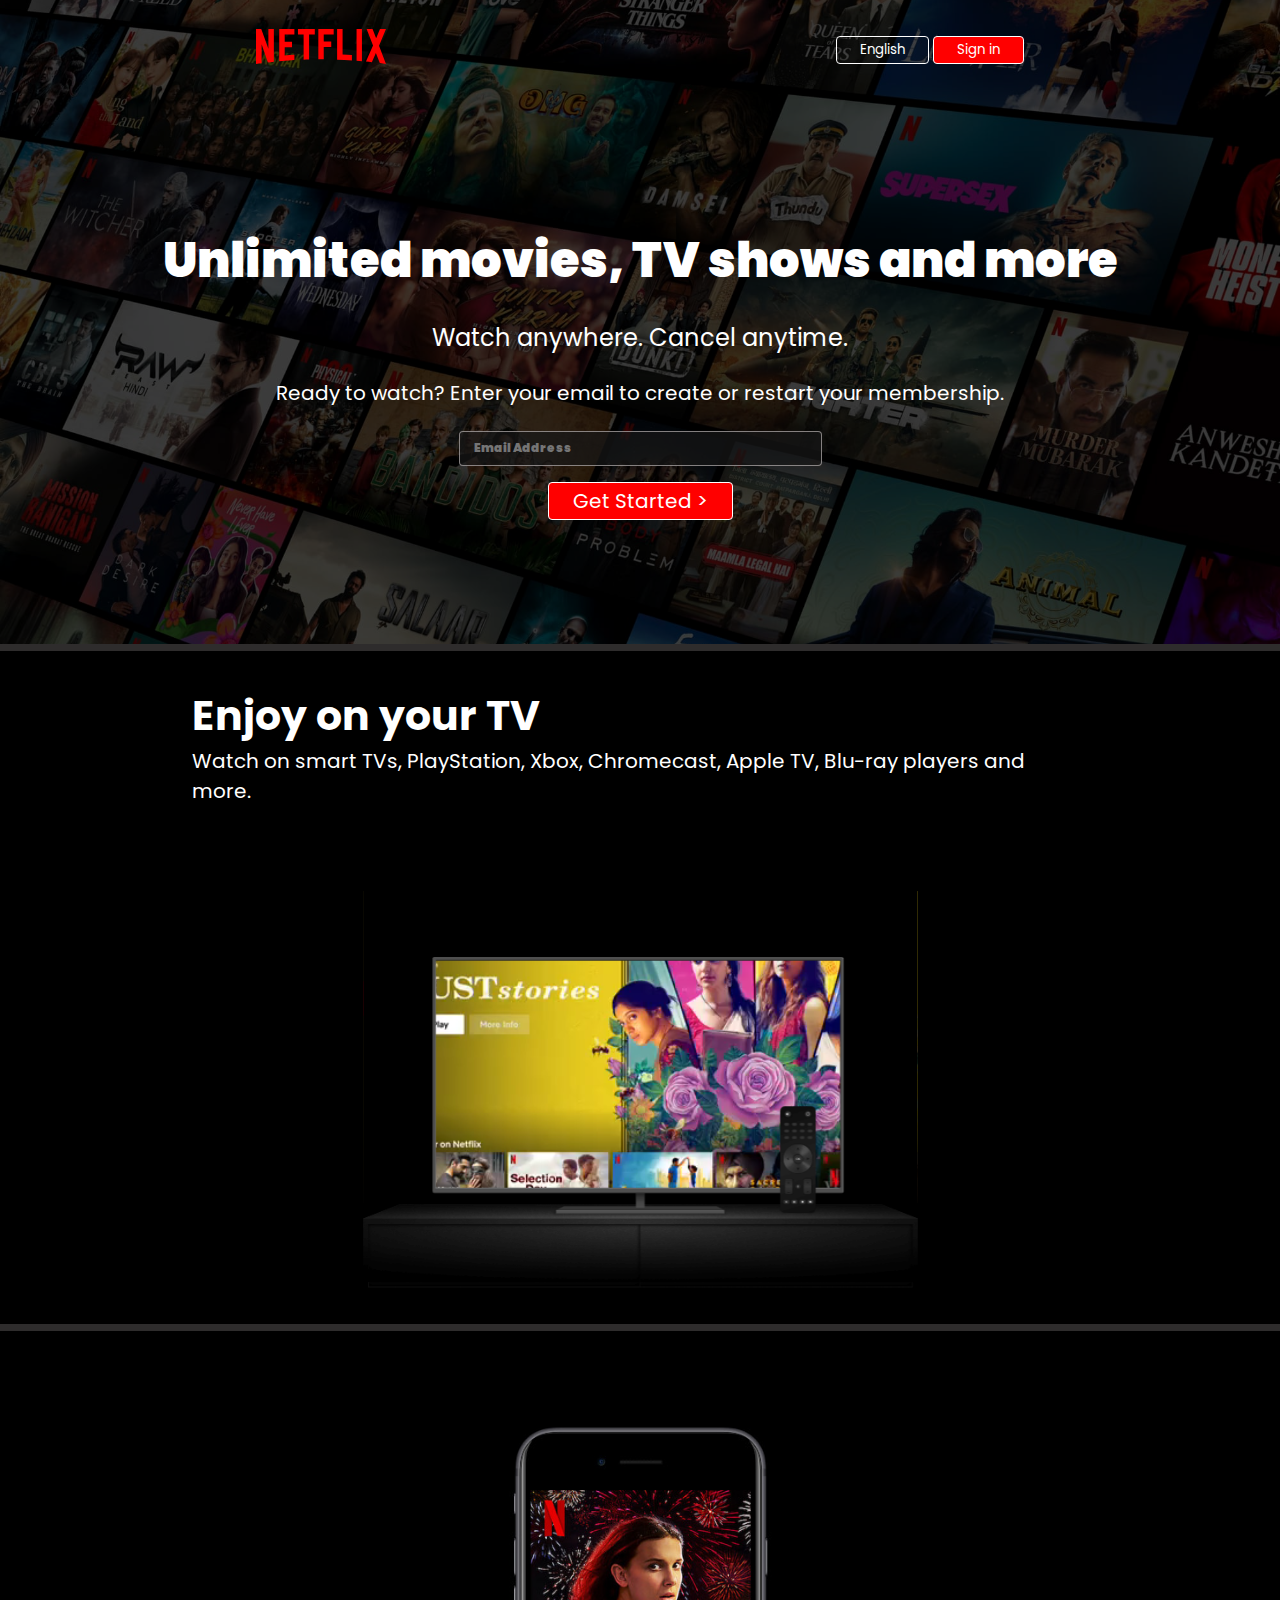
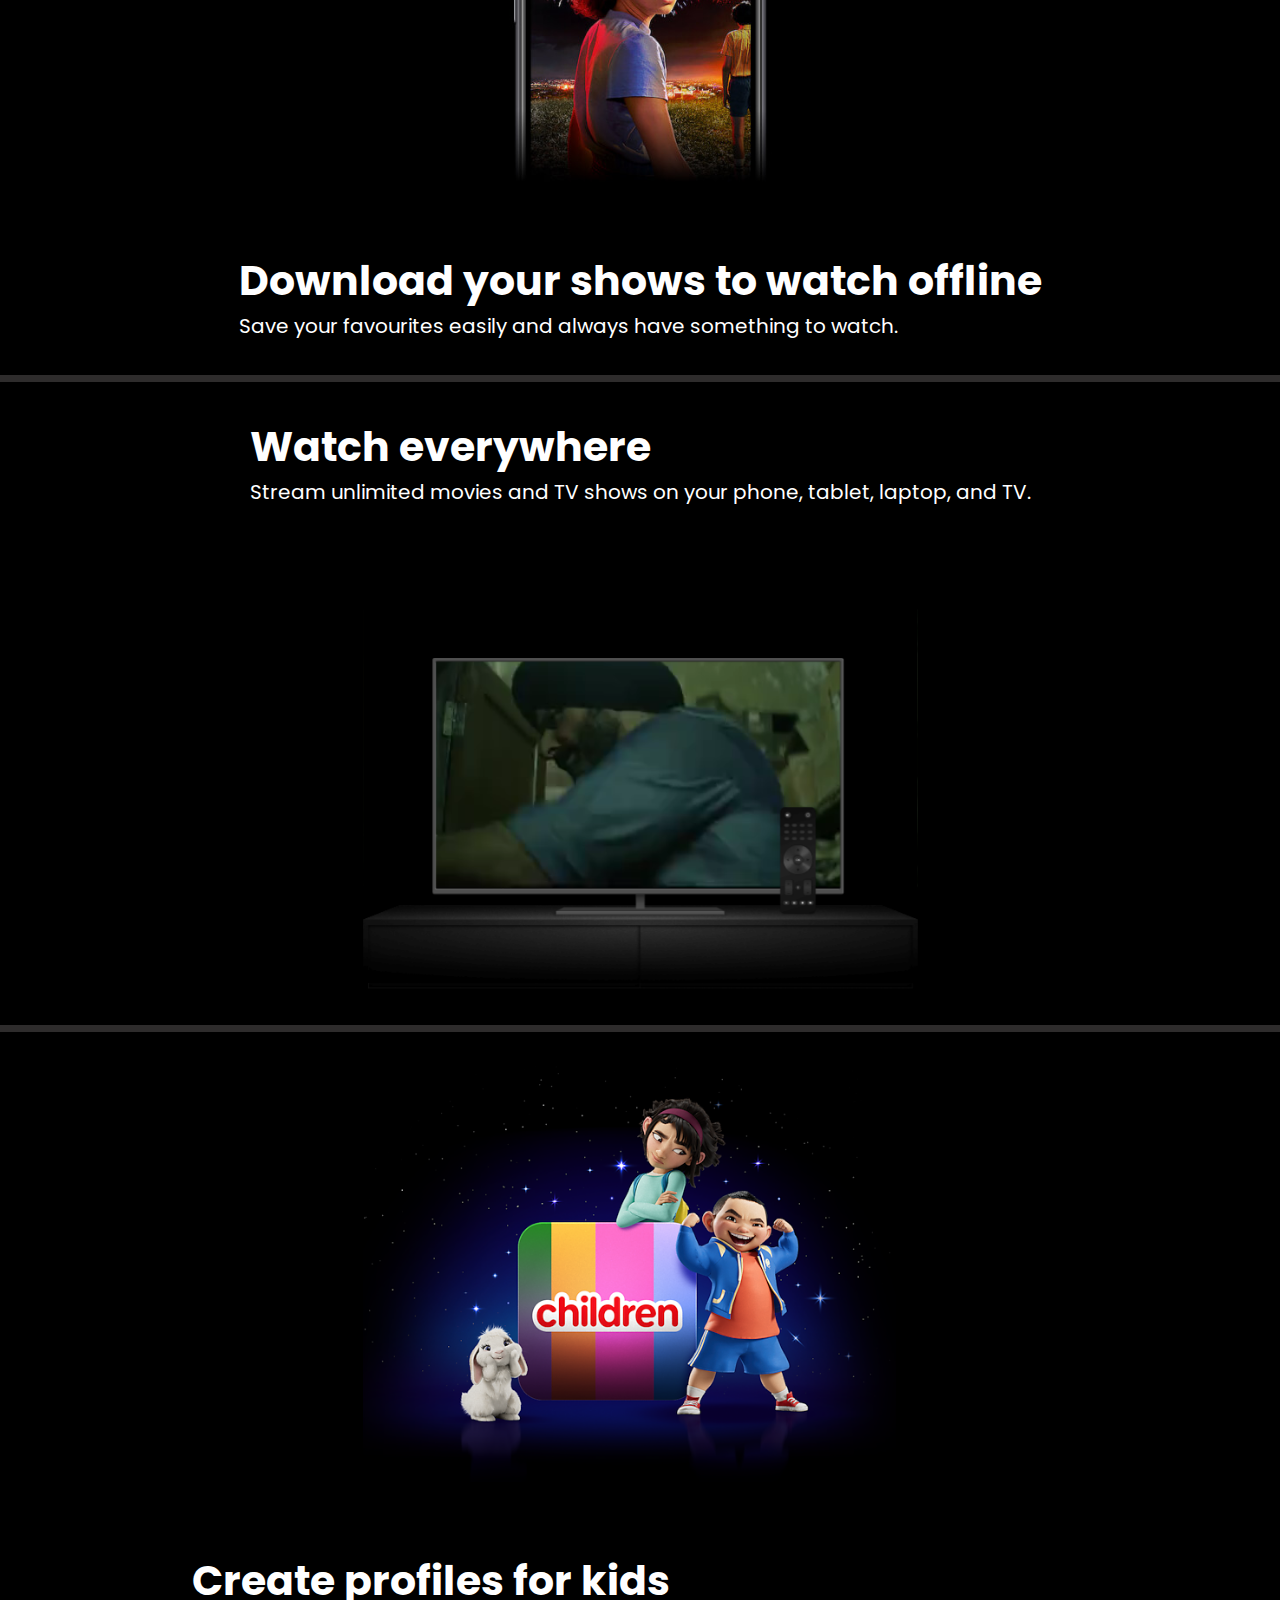
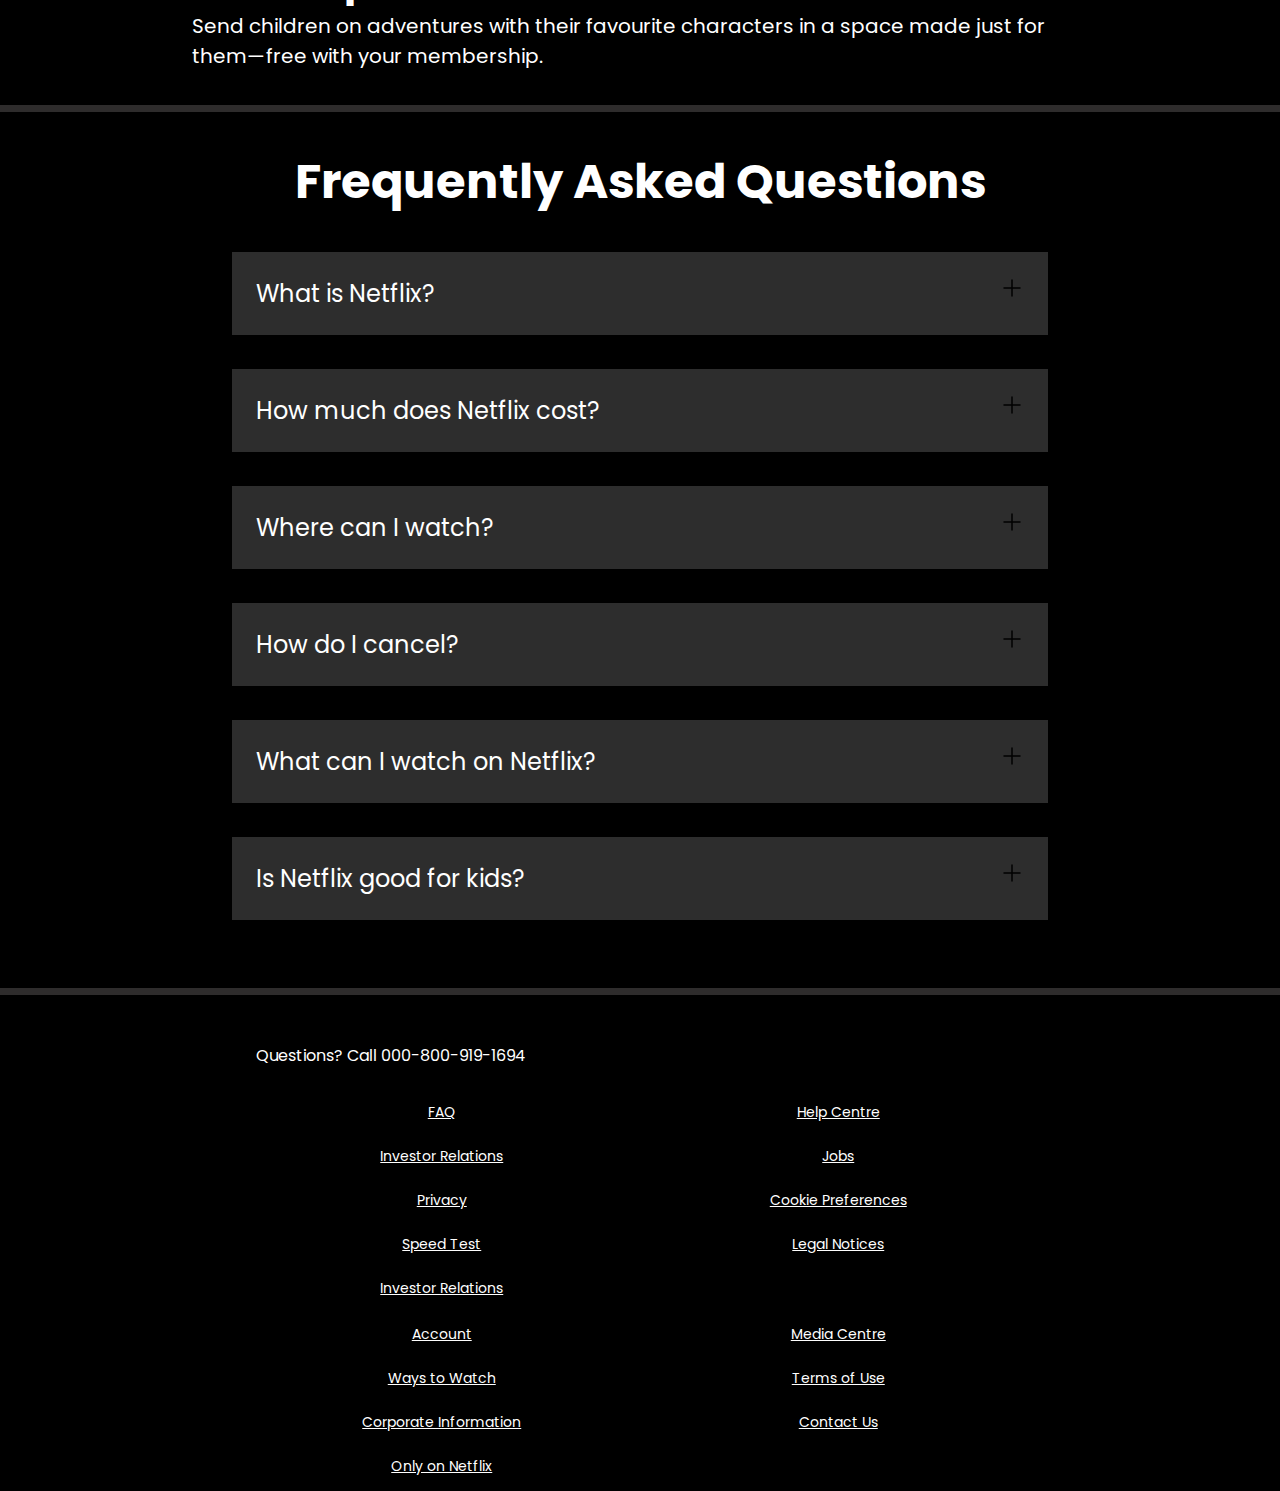
==== commit 51866b6e: "format" ====
--- a/index.html
+++ b/index.html
@@ -1,170 +1,256 @@
 <!DOCTYPE html>
 <html lang="en">
-
-<head>
-    <meta charset="UTF-8">
-    <meta name="viewport" content="width=device-width, initial-scale=1.0">
+  <head>
+    <meta charset="UTF-8" />
+    <meta name="viewport" content="width=device-width, initial-scale=1.0" />
     <title>Netflix India – Watch TV Shows Online, Watch Movies Online</title>
-    <link rel="stylesheet" href="style.css">
-</head>
-
-<body>
+    <link rel="stylesheet" href="style.css" />
+  </head>
+
+  <body>
     <div class="main">
-        <nav>
-            <span><img width="53px" src="assets/images/logo.svg" alt=""></span>
-
-            <div>
-                <button class="btn">English</button>
-                <button class="btn btn-red-sm">Sign in</button>
-            </div>
-        </nav>
-        <div class="box">
-        </div>
-        <div class="hero">
-            <span>Unlimited movies, TV shows and more</span>
-            <span>Watch anywhere. Cancel anytime.</span>
-            <span>Ready to watch? Enter your email to create or restart your membership.</span>
-            <div class="hero-buttons">
-                <input type="text" placeholder="Email Address">
-                <button class="btn btn-red">Get Started &gt;</button>
-            </div>
-        </div>
+      <nav>
+        <span><img width="53px" src="assets/images/logo.svg" alt="" /></span>
+
+        <div>
+          <button class="btn">English</button>
+          <button class="btn btn-red-sm">Sign in</button>
+        </div>
+      </nav>
+      <div class="box"></div>
+      <div class="hero">
+        <span>Unlimited movies, TV shows and more</span>
+        <span>Watch anywhere. Cancel anytime.</span>
+        <span
+          >Ready to watch? Enter your email to create or restart your
+          membership.</span
+        >
+        <div class="hero-buttons">
+          <input type="text" placeholder="Email Address" />
+          <button class="btn btn-red">Get Started &gt;</button>
+        </div>
+      </div>
     </div>
     <div class="speration"></div>
 
     <section class="first">
-        <div>
-            <span>Enjoy on your TV</span>
-            <span>Watch on smart TVs, PlayStation, Xbox, Chromecast, Apple TV, Blu-ray players and more.</span>
-        </div>
-
-        <div class="secImg">
-            <img src="./assets/images/tv.png" alt="">
-            <video src="./assets/videos/video-1.m4v" autoplay loop muted></video>
-        </div>
+      <div>
+        <span>Enjoy on your TV</span>
+        <span
+          >Watch on smart TVs, PlayStation, Xbox, Chromecast, Apple TV, Blu-ray
+          players and more.</span
+        >
+      </div>
+
+      <div class="secImg">
+        <img src="./assets/images/tv.png" alt="" />
+        <video src="./assets/videos/video-1.m4v" autoplay loop muted></video>
+      </div>
     </section>
 
     <div class="speration"></div>
 
     <section class="first second">
-        <div class="secImg">
-            <img src="./assets/images/mobile-0819.jpg" alt="">
-
-        </div>
-        <div>
-            <span>Download your shows to watch offline
-            </span>
-            <span>Save your favourites easily and always have something to watch.</span>
-        </div>
-
+      <div class="secImg">
+        <img src="./assets/images/mobile-0819.jpg" alt="" />
+      </div>
+      <div>
+        <span>Download your shows to watch offline </span>
+        <span
+          >Save your favourites easily and always have something to watch.</span
+        >
+      </div>
     </section>
 
     <div class="speration"></div>
 
     <section class="first third">
-        <div>
-            <span>Watch everywhere</span>
-            <span>Stream unlimited movies and TV shows on your phone, tablet, laptop, and TV.</span>
-        </div>
-
-        <div class="secImg">
-            <img src="./assets/images/tv.png" alt="">
-            <video src="./assets/videos/video-devices-in.m4v" autoplay loop muted></video>
-        </div>
+      <div>
+        <span>Watch everywhere</span>
+        <span
+          >Stream unlimited movies and TV shows on your phone, tablet, laptop,
+          and TV.</span
+        >
+      </div>
+
+      <div class="secImg">
+        <img src="./assets/images/tv.png" alt="" />
+        <video
+          src="./assets/videos/video-devices-in.m4v"
+          autoplay
+          loop
+          muted
+        ></video>
+      </div>
     </section>
 
     <div class="speration"></div>
 
     <section class="first second">
-        <div class="secImg">
-            <img src="./assets/images/children.png" alt="">
-
-        </div>
-        <div>
-            <span>Create profiles for kids</span>
-            <span>Send children on adventures with their favourite characters in a space made just for them—free with
-                your membership.</span>
-        </div>
-
-    </section>
-    <div class="speration"></div>
-
+      <div class="secImg">
+        <img src="./assets/images/children.png" alt="" />
+      </div>
+      <div>
+        <span>Create profiles for kids</span>
+        <span
+          >Send children on adventures with their favourite characters in a
+          space made just for them—free with your membership.</span
+        >
+      </div>
+    </section>
+    <div class="speration"></div>
 
     <section class="faq">
-        <h2>Frequently Asked Questions</h2>
-        <div class="faqbox">
-            <span>What is Netflix?</span>
-            <svg xmlns="http://www.w3.org/2000/svg" viewBox="0 0 24 24" width="24" height="24" color="white" fill="none">
-                <path d="M12 4V20M20 12H4" stroke="currentColor" stroke-width="1.5" stroke-linecap="round" stroke-linejoin="round" />
-            </svg>
-        </div>
-        <div class="faqbox">
-            <span>How much does Netflix cost?</span>
-            <svg xmlns="http://www.w3.org/2000/svg" viewBox="0 0 24 24" width="24" height="24" color="white" fill="none">
-                <path d="M12 4V20M20 12H4" stroke="currentColor" stroke-width="1.5" stroke-linecap="round" stroke-linejoin="round" />
-            </svg>
-        </div>
-        <div class="faqbox">
-            <span>Where can I watch?</span>
-            <svg xmlns="http://www.w3.org/2000/svg" viewBox="0 0 24 24" width="24" height="24" color="white" fill="none">
-                <path d="M12 4V20M20 12H4" stroke="currentColor" stroke-width="1.5" stroke-linecap="round" stroke-linejoin="round" />
-            </svg>
-        </div>
-        <div class="faqbox">
-            <span>How do I cancel?</span>
-            <svg xmlns="http://www.w3.org/2000/svg" viewBox="0 0 24 24" width="24" height="24" color="white" fill="none">
-                <path d="M12 4V20M20 12H4" stroke="currentColor" stroke-width="1.5" stroke-linecap="round" stroke-linejoin="round" />
-            </svg>
-        </div>
-        <div class="faqbox">
-            <span>What can I watch on Netflix?</span>
-            <svg xmlns="http://www.w3.org/2000/svg" viewBox="0 0 24 24" width="24" height="24" color="white" fill="none">
-                <path d="M12 4V20M20 12H4" stroke="currentColor" stroke-width="1.5" stroke-linecap="round" stroke-linejoin="round" />
-            </svg>
-        </div>
-        <div class="faqbox">
-            <span>Is Netflix good for kids?</span>
-            <svg xmlns="http://www.w3.org/2000/svg" viewBox="0 0 24 24" width="24" height="24" color="white" fill="none">
-                <path d="M12 4V20M20 12H4" stroke="currentColor" stroke-width="1.5" stroke-linecap="round" stroke-linejoin="round" />
-            </svg>
-        </div>
-        
-    </section>
-    
+      <h2>Frequently Asked Questions</h2>
+      <div class="faqbox">
+        <span>What is Netflix?</span>
+        <svg
+          xmlns="http://www.w3.org/2000/svg"
+          viewBox="0 0 24 24"
+          width="24"
+          height="24"
+          color="white"
+          fill="none"
+        >
+          <path
+            d="M12 4V20M20 12H4"
+            stroke="currentColor"
+            stroke-width="1.5"
+            stroke-linecap="round"
+            stroke-linejoin="round"
+          />
+        </svg>
+      </div>
+      <div class="faqbox">
+        <span>How much does Netflix cost?</span>
+        <svg
+          xmlns="http://www.w3.org/2000/svg"
+          viewBox="0 0 24 24"
+          width="24"
+          height="24"
+          color="white"
+          fill="none"
+        >
+          <path
+            d="M12 4V20M20 12H4"
+            stroke="currentColor"
+            stroke-width="1.5"
+            stroke-linecap="round"
+            stroke-linejoin="round"
+          />
+        </svg>
+      </div>
+      <div class="faqbox">
+        <span>Where can I watch?</span>
+        <svg
+          xmlns="http://www.w3.org/2000/svg"
+          viewBox="0 0 24 24"
+          width="24"
+          height="24"
+          color="white"
+          fill="none"
+        >
+          <path
+            d="M12 4V20M20 12H4"
+            stroke="currentColor"
+            stroke-width="1.5"
+            stroke-linecap="round"
+            stroke-linejoin="round"
+          />
+        </svg>
+      </div>
+      <div class="faqbox">
+        <span>How do I cancel?</span>
+        <svg
+          xmlns="http://www.w3.org/2000/svg"
+          viewBox="0 0 24 24"
+          width="24"
+          height="24"
+          color="white"
+          fill="none"
+        >
+          <path
+            d="M12 4V20M20 12H4"
+            stroke="currentColor"
+            stroke-width="1.5"
+            stroke-linecap="round"
+            stroke-linejoin="round"
+          />
+        </svg>
+      </div>
+      <div class="faqbox">
+        <span>What can I watch on Netflix?</span>
+        <svg
+          xmlns="http://www.w3.org/2000/svg"
+          viewBox="0 0 24 24"
+          width="24"
+          height="24"
+          color="white"
+          fill="none"
+        >
+          <path
+            d="M12 4V20M20 12H4"
+            stroke="currentColor"
+            stroke-width="1.5"
+            stroke-linecap="round"
+            stroke-linejoin="round"
+          />
+        </svg>
+      </div>
+      <div class="faqbox">
+        <span>Is Netflix good for kids?</span>
+        <svg
+          xmlns="http://www.w3.org/2000/svg"
+          viewBox="0 0 24 24"
+          width="24"
+          height="24"
+          color="white"
+          fill="none"
+        >
+          <path
+            d="M12 4V20M20 12H4"
+            stroke="currentColor"
+            stroke-width="1.5"
+            stroke-linecap="round"
+            stroke-linejoin="round"
+          />
+        </svg>
+      </div>
+    </section>
+
     <div class="speration"></div>
 
     <footer>
-        <div class="questions">Questions? Call 000-800-919-1694</div>
-        <div class="footer">
-        <div class="footer-item">
-            <a href="faq">FAQ</a>
-            <a href="faq">Investor Relations</a>
-            <a href="faq">Privacy</a>
-            <a href="faq">Speed Test</a>
-            <a href="faq">Investor Relations</a>
-        </div>
-        
-        <div class="footer-item">
-            <a href="faq">Help Centre</a>
-            <a href="faq">Jobs</a>
-            <a href="faq">Cookie Preferences</a>
-            <a href="faq">Legal Notices</a>
-        </div>
-        
-        <div class="footer-item">
-            <a href="faq">Account</a>
-            <a href="faq">Ways to Watch</a>
-            <a href="faq">Corporate Information</a>
-            <a href="faq">Only on Netflix</a>
-        </div>
-        
-        <div class="footer-item">
-            <a href="faq">Media Centre</a>
-            <a href="faq">Terms of Use</a>
-            <a href="faq">Contact Us</a>
-        </div>
-    </div>
+      <div class="questions">Questions? Call 000-800-919-1694</div>
+      <div class="footer">
+        <div class="footer-item">
+          <a href="faq">FAQ</a>
+          <a href="faq">Investor Relations</a>
+          <a href="faq">Privacy</a>
+          <a href="faq">Speed Test</a>
+          <a href="faq">Investor Relations</a>
+        </div>
+
+        <div class="footer-item">
+          <a href="faq">Help Centre</a>
+          <a href="faq">Jobs</a>
+          <a href="faq">Cookie Preferences</a>
+          <a href="faq">Legal Notices</a>
+        </div>
+
+        <div class="footer-item">
+          <a href="faq">Account</a>
+          <a href="faq">Ways to Watch</a>
+          <a href="faq">Corporate Information</a>
+          <a href="faq">Only on Netflix</a>
+        </div>
+
+        <div class="footer-item">
+          <a href="faq">Media Centre</a>
+          <a href="faq">Terms of Use</a>
+          <a href="faq">Contact Us</a>
+        </div>
+      </div>
     </footer>
-</body>
-
-</html>+  </body>
+</html>
--- a/style.css
+++ b/style.css
@@ -1,3 +1,287 @@
+@import url('https://fonts.googleapis.com/css2?family=Martel+Sans:wght@600&family=Poppins:wght@300;400;700&display=swap');
+
+* {
+    padding: 0;
+    margin: 0;
+    font-family: 'Poppins', sans-serif;
+}
+
+body {
+    background-color: black;
+}
+
+.main {
+    background-image: url("assets/images/bg.jpg");
+    background-position: center center;
+    background-size: max(1200px, 100vw);
+    background-repeat: no-repeat;
+    height: 644px;
+    position: relative;
+}
+
+.main .box {
+    height: 644px;
+    width: 100%;
+    opacity: 0.69;
+    position: absolute;
+    top: 0;
+    background-color: black;
+}
+
+nav {
+    max-width: 60vw;
+    justify-content: space-between;
+    margin: auto;
+    display: flex;
+    align-items: center;
+    height: 100px;
+}
+
+nav img {
+    color: red;
+    width: 130px;
+    position: relative;
+    z-index: 10;
+}
+
+nav button {
+    position: relative;
+    z-index: 10;
+}
+
+.hero {
+    font-family: 'Martel Sans', sans-serif;
+    height: calc(100% - 100px);
+    display: flex;
+    align-items: center;
+    justify-content: center;
+    flex-direction: column;
+    color: white;
+    position: relative;
+    gap: 23px;
+    padding: 0 30px;
+}
+
+.hero> :nth-child(1) {
+    font-family: 'Poppins', sans-serif;
+    font-weight: bolder;
+    font-size: 48px;
+    text-align: center;
+}
+
+.hero> :nth-child(2) {
+    font-weight: 400;
+    font-size: 24px;
+    text-align: center;
+}
+
+.hero> :nth-child(3) {
+    font-weight: 400;
+    font-size: 20px;
+    text-align: center;
+}
+
+.separation {
+    height: 7px;
+    background-color: rgb(46, 44, 44);
+    position: relative;
+    z-index: 20;
+}
+
+.btn {
+    padding: 3px 8px;
+    font-weight: 400;
+    color: white;
+    background-color: rgba(248, 243, 243, 0.021);
+    border-radius: 4px;
+    border: 1px solid white;
+    cursor: pointer;
+
+}
+
+.btn-red {
+    background-color: red;
+    color: white;
+    padding: 3px 24px;
+    font-size: 20px;
+    border-radius: 4px;
+    font-weight: 400;
+}
+
+.btn-red-sm {
+    background-color: red;
+    color: white;
+}
+
+.hero-buttons {
+    display: flex;
+    align-items: center;
+    justify-content: center;
+    gap: 16px;
+}
+
+.main input {
+    padding: 7px 101px 8px 14px;
+    color: white;
+    font-size: 12px;
+    border-radius: 4px;
+    background-color: rgba(23, 23, 23, 0.7);
+    border: 1px solid rgba(246, 238, 238, 0.5);
+}
+
+.first {
+    display: flex;
+    justify-content: center;
+    max-width: 70vw;
+    margin: auto;
+    color: white;
+    justify-content: center;
+    align-items: center;
+}
+
+
+
+.secImg {
+    position: relative;
+}
+
+.secImg img {
+    width: 555px;
+    position: relative;
+    z-index: 10;
+}
+
+.secImg video {
+    position: absolute;
+    top: 51px;
+    right: 0;
+    width: 555px;
+}
+
+section.first>div {
+    display: flex;
+    flex-direction: column;
+    padding: 34px 0;
+}
+
+section.first>div :nth-child(1) {
+    font-size: 48px;
+    font-weight: bolder;
+}
+
+
+section.first>div :nth-child(2) {
+    font-size: 24px;
+
+}
+
+
+.faq h2 {
+    text-align: center;
+    font-size: 48px;
+}
+
+.faq {
+    background: black;
+    color: white;
+    padding: 34px;
+}
+
+.faqbox:hover {
+    background-color: #414141;
+    color: white;
+}
+
+.faqbox svg {
+    filter: invert(1);
+}
+
+.faqbox {
+    transition: all 1s ease-out;
+    font-size: 24px;
+    display: flex;
+    justify-content: space-between;
+    background-color: #2d2d2d;
+    padding: 24px;
+    max-width: 60vw;
+    margin: 34px auto;
+    cursor: pointer;
+}
+
+footer {
+    color: white;
+    max-width: 60vw;
+    margin: auto;
+    padding: 60px;
+}
+
+footer .questions {
+    padding: 34px 0;
+}
+
+
+.footer {
+    display: grid;
+    grid-template-columns: 1fr 1fr 1fr 1fr;
+    color: white;
+}
+
+
+
+@media screen and (max-width: 1300px) {
+
+    nav{
+        max-width: 90vw;
+    }
+
+    .first {
+        flex-wrap: wrap;
+    }
+
+    .secImg img {
+        width: 305px;
+    }
+
+    .secImg video {
+        width: 305px;
+    }
+
+    .hero> :nth-child(1) {
+        font-size: 32px;
+    }
+
+    .hero> :nth-child(2) {
+        font-size: 18px;
+    }
+
+    .hero> :nth-child(3) {
+        font-size: 18px;
+    }
+
+    .hero-buttons {
+        display: flex;
+        flex-direction: column;
+        align-items: center;
+        justify-content: center;
+        gap: 16px;
+    }
+
+    .faq h2 {
+        text-align: center;
+        font-size: 32px;
+    }
+
+    footer {
+        max-width: 90vw;
+        padding: 75px 0;
+    }
+
+    .footer-item{
+        align-items: center;
+    }
+
+
+}
 @import url("https://fonts.googleapis.com/css2?family=Martel+Sans:wght@600&family=Poppins:wght@300;400;700&display=swap");
 
 * {
@@ -137,7 +421,11 @@
   justify-content: center;
   align-items: center;
 }
-
+@media screen and (max-width: 1300px) {
+  .first {
+    flex-wrap: wrap;
+  }
+}
 .secImg {
   position: relative;
 }
@@ -152,11 +440,13 @@
   position: absolute;
   top: 51px;
   right: 0;
+  width: 555px;
 }
 
 section.first > div {
   display: flex;
   flex-direction: column;
+  padding: 34px 0;
 }
 
 section.first > div :nth-child(1) {
@@ -192,26 +482,55 @@
 .faqbox:hover {
   background-color: #414141;
 }
-footer{
+footer {
   max-width: 60vw;
   margin: auto;
   color: white;
   padding: 14px;
 }
-.questions{
+.questions {
   padding: 34px 0;
 }
- .footer{
-   display: grid;
-   grid-template-columns: 1fr 1fr 1fr 1fr;
-   color: white;
+.footer {
+  display: grid;
+  grid-template-columns: 1fr 1fr;
+}
+@media screen and (max-width: 1300px) {
+  .footer {
+    display: grid;
+    grid-template-columns: 1fr 1fr 1fr 1fr;
+    color: white;
   }
-  .footer a{
-    color: white;
+}
+.footer a {
+  color: white;
+  font-size: 14px;
+}
+
+.footer-item {
+  display: flex;
+  flex-direction: column;
+  gap: 23px;
+}
+
+
+
+@media screen and (max-width: 1300px) {
+
+    .footer {
+        display: grid;
+        grid-template-columns: 1fr 1fr;
+        gap: 25px;
+    }
+}
+
+
+.footer a {
     font-size: 14px;
-  }
-
-.footer-item{
+    color: white;
+}
+
+.footer-item {
     display: flex;
     flex-direction: column;
     gap: 23px;
